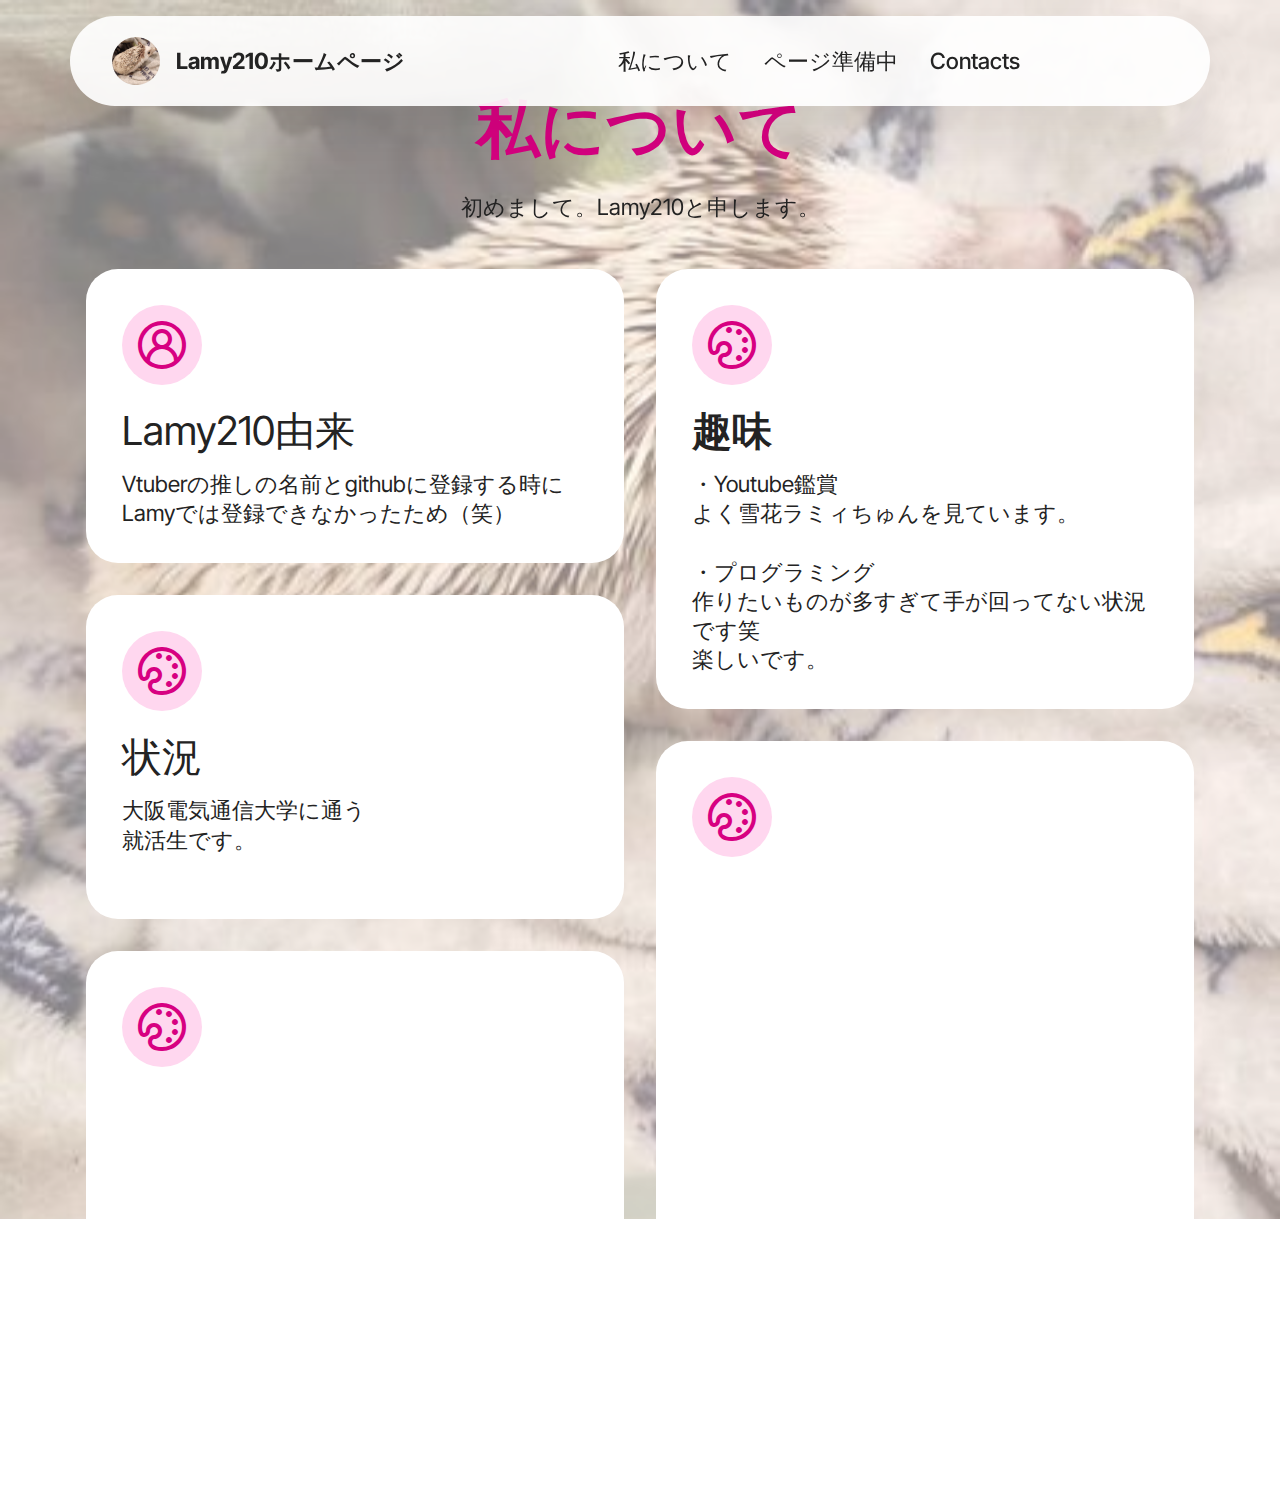
==== page1.html @ 6cc69b92 "Add files via upload" ====
<!DOCTYPE html>
<html  >
<head>
  <!-- Site made with Mobirise Website Builder v5.9.4, https://mobirise.com -->
  <meta charset="UTF-8">
  <meta http-equiv="X-UA-Compatible" content="IE=edge">
  <meta name="generator" content="Mobirise v5.9.4, mobirise.com">
  <meta name="viewport" content="width=device-width, initial-scale=1, minimum-scale=1">
  <link rel="shortcut icon" href="assets/images/y2nt74hi1iczqdb1692598487-1692598515-96x96.png" type="image/x-icon">
  <meta name="description" content="">
  
  
  <title>Home</title>
  <link rel="stylesheet" href="assets/web/assets/mobirise-icons2/mobirise2.css">
  <link rel="stylesheet" href="assets/bootstrap/css/bootstrap.min.css">
  <link rel="stylesheet" href="assets/bootstrap/css/bootstrap-grid.min.css">
  <link rel="stylesheet" href="assets/bootstrap/css/bootstrap-reboot.min.css">
  <link rel="stylesheet" href="assets/parallax/jarallax.css">
  <link rel="stylesheet" href="assets/animatecss/animate.css">
  <link rel="stylesheet" href="assets/dropdown/css/style.css">
  <link rel="stylesheet" href="assets/theme/css/style.css">
  <link rel="preload" href="https://fonts.googleapis.com/css?family=Inter+Tight:100,200,300,400,500,600,700,800,900,100i,200i,300i,400i,500i,600i,700i,800i,900i&display=swap" as="style" onload="this.onload=null;this.rel='stylesheet'">
  <noscript><link rel="stylesheet" href="https://fonts.googleapis.com/css?family=Inter+Tight:100,200,300,400,500,600,700,800,900,100i,200i,300i,400i,500i,600i,700i,800i,900i&display=swap"></noscript>
  <link rel="preload" as="style" href="assets/mobirise/css/mbr-additional.css"><link rel="stylesheet" href="assets/mobirise/css/mbr-additional.css" type="text/css">

  
  
  
</head>
<body>
  
  <section data-bs-version="5.1" class="menu menu2 cid-tNxU96wlX5" once="menu" id="menu02-1p">
	

	<nav class="navbar navbar-dropdown navbar-fixed-top navbar-expand-lg">
		<div class="container">
			<div class="navbar-brand">
				<span class="navbar-logo">
					<a href="https://mobirise.com">
						<img src="assets/images/y2nt74hi1iczqdb1692598487-1692598515-96x96.png" alt="Mobirise Website Builder" style="height: 3rem;">
					</a>
				</span>
				<span class="navbar-caption-wrap"><a class="navbar-caption text-black text-primary display-4" href="index.html#header05-1">Lamy210ホームページ</a></span>
			</div>
			<button class="navbar-toggler" type="button" data-toggle="collapse" data-bs-toggle="collapse" data-target="#navbarSupportedContent" data-bs-target="#navbarSupportedContent" aria-controls="navbarNavAltMarkup" aria-expanded="false" aria-label="Toggle navigation">
				<div class="hamburger">
					<span></span>
					<span></span>
					<span></span>
					<span></span>
				</div>
			</button>
			<div class="collapse navbar-collapse" id="navbarSupportedContent">
				<ul class="navbar-nav nav-dropdown nav-right" data-app-modern-menu="true"><li class="nav-item">
						<a class="nav-link link text-black text-primary display-4" href="index.html#header01-1r">私について</a>
					</li>
					<li class="nav-item">
						<a class="nav-link link text-black text-primary display-4" href="index.html#features04-w" aria-expanded="false">ページ準備中</a>
					</li>
					<li class="nav-item">
						<a class="nav-link link text-black text-primary display-4" href="page2.html#form02-1l">Contacts</a>
					</li></ul>
				
				
			</div>
		</div>
	</nav>
</section>

<section data-bs-version="5.1" class="features22 cid-tNxQovktrA mbr-parallax-background" id="features022-1n">
  

  
  <div class="mbr-overlay" style="opacity: 0.5; background-color: rgb(255, 255, 255);"></div>
  <div class="container">
    <div class="row mb-5 justify-content-center">
      <div class="col-12 content-head">
        <h3 class="mbr-section-title mbr-fonts-style align-center mb-0 display-2"><strong>私について</strong></h3>
        <h5 class="mbr-section-subtitle mbr-fonts-style align-center mb-0 mt-4 display-7">初めまして。Lamy210と申します。</h5>
      </div>
    </div>
    <div class="row mbr-masonry" data-masonry="{&quot;percentPosition&quot;: true }">
      <div class="item features-without-image col-12 col-md-6 col-lg-6 item-mb active">
        <div class="item-wrapper">
          <div class="card-box align-left">
            <div class="iconfont-wrapper">
              <span class="mbr-iconfont mobi-mbri-user-2 mobi-mbri"></span>
            </div>
            <h5 class="card-title mbr-fonts-style display-5">Lamy210由来</h5>
            <p class="card-text mbr-fonts-style display-7">Vtuberの推しの名前とgithubに登録する時にLamyでは登録できなかったため（笑）</p>

            
          </div>
        </div>
      </div>
      <div class="item features-without-image col-12 col-md-6 col-lg-6 item-mb">
        <div class="item-wrapper">
          <div class="card-box align-left">
            <div class="iconfont-wrapper">
              <span class="mbr-iconfont mobi-mbri-change-style mobi-mbri"></span>
            </div>
            <h5 class="card-title mbr-fonts-style display-5">
              <strong>趣味</strong></h5>
            <p class="card-text mbr-fonts-style display-7">・Youtube鑑賞<br>よく雪花ラミィちゅんを見ています。<br><br>・プログラミング<br>作りたいものが多すぎて手が回ってない状況です笑<br>楽しいです。<br></p>

            
          </div>
        </div>
      </div><div class="item features-without-image col-12 col-md-6 col-lg-6 item-mb">
        <div class="item-wrapper">
          <div class="card-box align-left">
            <div class="iconfont-wrapper">
              <span class="mbr-iconfont mobi-mbri-change-style mobi-mbri"></span>
            </div>
            <h5 class="card-title mbr-fonts-style display-5">状況</h5>
            <p class="card-text mbr-fonts-style display-7">大阪電気通信大学に通う<br>就活生です。<br><br></p>

            
          </div>
        </div>
      </div>
      
      <div class="item features-without-image col-12 col-md-6 col-lg-6 item-mb">
        <div class="item-wrapper">
          <div class="card-box align-left">
            <div class="iconfont-wrapper">
              <span class="mbr-iconfont mobi-mbri-change-style mobi-mbri"></span>
            </div>
            <h5 class="card-title mbr-fonts-style display-5"><strong>プログラミング</strong></h5>
            <p class="card-text mbr-fonts-style display-7">使用言語<br>C++<br>C#<br>Java<br>JavaScript<br>HTML<br>CSS<br>Python<br>SQlite<br>他にも使ったりしてるけどとりまこんな感じです。</p>

            
          </div>
        </div>
      </div>
      <div class="item features-without-image col-12 col-md-6 col-lg-6 item-mb">
        <div class="item-wrapper">
          <div class="card-box align-left">
            <div class="iconfont-wrapper">
              <span class="mbr-iconfont mobi-mbri-change-style mobi-mbri"></span>
            </div>
            <h5 class="card-title mbr-fonts-style display-5"><strong>出身地</strong></h5>
            <p class="card-text mbr-fonts-style display-7">兵庫県<br>JRが2両編成くらいで<br>実家は、田んぼに囲まれています。つまりのどかな所ですね</p>

            
          </div>
        </div>
      </div>
      
    </div>
  </div>
</section><section class="display-7" style="padding: 0;align-items: center;justify-content: center;flex-wrap: wrap;    align-content: center;display: flex;position: relative;height: 4rem;"><a href="https://mobiri.se/3069301" style="flex: 1 1;height: 4rem;position: absolute;width: 100%;z-index: 1;"><img alt="" style="height: 4rem;" src="[data-uri]"></a><p style="margin: 0;text-align: center;" class="display-7">&#8204;</p><a style="z-index:1" href="https://mobirise.com/builder/landing-page-software.html">Landing Page Software</a></section><script src="assets/bootstrap/js/bootstrap.bundle.min.js"></script>  <script src="assets/parallax/jarallax.js"></script>  <script src="assets/smoothscroll/smooth-scroll.js"></script>  <script src="assets/ytplayer/index.js"></script>  <script src="assets/masonry/masonry.pkgd.min.js"></script>  <script src="assets/imagesloaded/imagesloaded.pkgd.min.js"></script>  <script src="assets/dropdown/js/navbar-dropdown.js"></script>  <script src="assets/theme/js/script.js"></script>  
  
  
  <input name="animation" type="hidden">
  </body>
</html>
---- assets/web/assets/mobirise-icons2/mobirise2.css ----
@font-face {
  font-family: 'Moririse2';
  font-display: swap;
  src:  url('mobirise2.eot?f2bix4');
  src:  url('mobirise2.eot?f2bix4#iefix') format('embedded-opentype'),
    url('mobirise2.ttf?f2bix4') format('truetype'),
    url('mobirise2.woff?f2bix4') format('woff'),
    url('mobirise2.svg?f2bix4#mobirise2') format('svg');
  font-weight: normal;
  font-style: normal;
}

[class^="mobi-"], [class*=" mobi-"] {
  /* use !important to prevent issues with browser extensions that change fonts */
  font-family: 'Moririse2' !important;
  speak: none;
  font-style: normal;
  font-weight: normal;
  font-variant: normal;
  text-transform: none;
  line-height: 1;

  /* Better Font Rendering =========== */
  -webkit-font-smoothing: antialiased;
  -moz-osx-font-smoothing: grayscale;
}

.mobi-mbri-add-submenu:before {
  content: "\e900";
}
.mobi-mbri-alert:before {
  content: "\e901";
}
.mobi-mbri-align-center:before {
  content: "\e902";
}
.mobi-mbri-align-justify:before {
  content: "\e903";
}
.mobi-mbri-align-left:before {
  content: "\e904";
}
.mobi-mbri-align-right:before {
  content: "\e905";
}
.mobi-mbri-android:before {
  content: "\e906";
}
.mobi-mbri-apple:before {
  content: "\e907";
}
.mobi-mbri-arrow-down:before {
  content: "\e908";
}
.mobi-mbri-arrow-next:before {
  content: "\e909";
}
.mobi-mbri-arrow-prev:before {
  content: "\e90a";
}
.mobi-mbri-arrow-up:before {
  content: "\e90b";
}
.mobi-mbri-bold:before {
  content: "\e90c";
}
.mobi-mbri-bookmark:before {
  content: "\e90d";
}
.mobi-mbri-bootstrap:before {
  content: "\e90e";
}
.mobi-mbri-briefcase:before {
  content: "\e90f";
}
.mobi-mbri-browse:before {
  content: "\e910";
}
.mobi-mbri-bulleted-list:before {
  content: "\e911";
}
.mobi-mbri-calendar:before {
  content: "\e912";
}
.mobi-mbri-camera:before {
  content: "\e913";
}
.mobi-mbri-cart-add:before {
  content: "\e914";
}
.mobi-mbri-cart-full:before {
  content: "\e915";
}
.mobi-mbri-cash:before {
  content: "\e916";
}
.mobi-mbri-change-style:before {
  content: "\e917";
}
.mobi-mbri-chat:before {
  content: "\e918";
}
.mobi-mbri-clock:before {
  content: "\e919";
}
.mobi-mbri-close:before {
  content: "\e91a";
}
.mobi-mbri-cloud:before {
  content: "\e91b";
}
.mobi-mbri-code:before {
  content: "\e91c";
}
.mobi-mbri-contact-form:before {
  content: "\e91d";
}
.mobi-mbri-credit-card:before {
  content: "\e91e";
}
.mobi-mbri-cursor-click:before {
  content: "\e91f";
}
.mobi-mbri-cust-feedback:before {
  content: "\e920";
}
.mobi-mbri-database:before {
  content: "\e921";
}
.mobi-mbri-delivery:before {
  content: "\e922";
}
.mobi-mbri-desktop:before {
  content: "\e923";
}
.mobi-mbri-devices:before {
  content: "\e924";
}
.mobi-mbri-down:before {
  content: "\e925";
}
.mobi-mbri-download-2:before {
  content: "\e926";
}
.mobi-mbri-download:before {
  content: "\e927";
}
.mobi-mbri-drag-n-drop-2:before {
  content: "\e928";
}
.mobi-mbri-drag-n-drop:before {
  content: "\e929";
}
.mobi-mbri-edit-2:before {
  content: "\e92a";
}
.mobi-mbri-edit:before {
  content: "\e92b";
}
.mobi-mbri-error:before {
  content: "\e92c";
}
.mobi-mbri-extension:before {
  content: "\e92d";
}
.mobi-mbri-features:before {
  content: "\e92e";
}
.mobi-mbri-file:before {
  content: "\e92f";
}
.mobi-mbri-flag:before {
  content: "\e930";
}
.mobi-mbri-folder:before {
  content: "\e931";
}
.mobi-mbri-gift:before {
  content: "\e932";
}
.mobi-mbri-github:before {
  content: "\e933";
}
.mobi-mbri-globe-2:before {
  content: "\e934";
}
.mobi-mbri-globe:before {
  content: "\e935";
}
.mobi-mbri-growing-chart:before {
  content: "\e936";
}
.mobi-mbri-hearth:before {
  content: "\e937";
}
.mobi-mbri-help:before {
  content: "\e938";
}
.mobi-mbri-home:before {
  content: "\e939";
}
.mobi-mbri-hot-cup:before {
  content: "\e93a";
}
.mobi-mbri-idea:before {
  content: "\e93b";
}
.mobi-mbri-image-gallery:before {
  content: "\e93c";
}
.mobi-mbri-image-slider:before {
  content: "\e93d";
}
.mobi-mbri-info:before {
  content: "\e93e";
}
.mobi-mbri-italic:before {
  content: "\e93f";
}
.mobi-mbri-key:before {
  content: "\e940";
}
.mobi-mbri-laptop:before {
  content: "\e941";
}
.mobi-mbri-layers:before {
  content: "\e942";
}
.mobi-mbri-left-right:before {
  content: "\e943";
}
.mobi-mbri-left:before {
  content: "\e944";
}
.mobi-mbri-letter:before {
  content: "\e945";
}
.mobi-mbri-like:before {
  content: "\e946";
}
.mobi-mbri-link:before {
  content: "\e947";
}
.mobi-mbri-lock:before {
  content: "\e948";
}
.mobi-mbri-login:before {
  content: "\e949";
}
.mobi-mbri-logout:before {
  content: "\e94a";
}
.mobi-mbri-magic-stick:before {
  content: "\e94b";
}
.mobi-mbri-map-pin:before {
  content: "\e94c";
}
.mobi-mbri-menu:before {
  content: "\e94d";
}
.mobi-mbri-mobile-2:before {
  content: "\e94e";
}
.mobi-mbri-mobile-horizontal:before {
  content: "\e94f";
}
.mobi-mbri-mobile:before {
  content: "\e950";
}
.mobi-mbri-mobirise:before {
  content: "\e951";
}
.mobi-mbri-more-horizontal:before {
  content: "\e952";
}
.mobi-mbri-more-vertical:before {
  content: "\e953";
}
.mobi-mbri-music:before {
  content: "\e954";
}
.mobi-mbri-new-file:before {
  content: "\e955";
}
.mobi-mbri-numbered-list:before {
  content: "\e956";
}
.mobi-mbri-opened-folder:before {
  content: "\e957";
}
.mobi-mbri-pages:before {
  content: "\e958";
}
.mobi-mbri-paper-plane:before {
  content: "\e959";
}
.mobi-mbri-paperclip:before {
  content: "\e95a";
}
.mobi-mbri-phone:before {
  content: "\e95b";
}
.mobi-mbri-photo:before {
  content: "\e95c";
}
.mobi-mbri-photos:before {
  content: "\e95d";
}
.mobi-mbri-pin:before {
  content: "\e95e";
}
.mobi-mbri-play:before {
  content: "\e95f";
}
.mobi-mbri-plus:before {
  content: "\e960";
}
.mobi-mbri-preview:before {
  content: "\e961";
}
.mobi-mbri-print:before {
  content: "\e962";
}
.mobi-mbri-protect:before {
  content: "\e963";
}
.mobi-mbri-question:before {
  content: "\e964";
}
.mobi-mbri-quote-left:before {
  content: "\e965";
}
.mobi-mbri-quote-right:before {
  content: "\e966";
}
.mobi-mbri-redo:before {
  content: "\e967";
}
.mobi-mbri-refresh:before {
  content: "\e968";
}
.mobi-mbri-responsive-2:before {
  content: "\e969";
}
.mobi-mbri-responsive:before {
  content: "\e96a";
}
.mobi-mbri-right:before {
  content: "\e96b";
}
.mobi-mbri-rocket:before {
  content: "\e96c";
}
.mobi-mbri-sad-face:before {
  content: "\e96d";
}
.mobi-mbri-sale:before {
  content: "\e96e";
}
.mobi-mbri-save:before {
  content: "\e96f";
}
.mobi-mbri-search:before {
  content: "\e970";
}
.mobi-mbri-setting-2:before {
  content: "\e971";
}
.mobi-mbri-setting-3:before {
  content: "\e972";
}
.mobi-mbri-setting:before {
  content: "\e973";
}
.mobi-mbri-share:before {
  content: "\e974";
}
.mobi-mbri-shopping-bag:before {
  content: "\e975";
}
.mobi-mbri-shopping-basket:before {
  content: "\e976";
}
.mobi-mbri-shopping-cart:before {
  content: "\e977";
}
.mobi-mbri-sites:before {
  content: "\e978";
}
.mobi-mbri-smile-face:before {
  content: "\e979";
}
.mobi-mbri-speed:before {
  content: "\e97a";
}
.mobi-mbri-star:before {
  content: "\e97b";
}
.mobi-mbri-success:before {
  content: "\e97c";
}
.mobi-mbri-sun:before {
  content: "\e97d";
}
.mobi-mbri-sun2:before {
  content: "\e97e";
}
.mobi-mbri-tablet-vertical:before {
  content: "\e97f";
}
.mobi-mbri-tablet:before {
  content: "\e980";
}
.mobi-mbri-target:before {
  content: "\e981";
}
.mobi-mbri-timer:before {
  content: "\e982";
}
.mobi-mbri-to-ftp:before {
  content: "\e983";
}
.mobi-mbri-to-local-drive:before {
  content: "\e984";
}
.mobi-mbri-touch-swipe:before {
  content: "\e985";
}
.mobi-mbri-touch:before {
  content: "\e986";
}
.mobi-mbri-trash:before {
  content: "\e987";
}
.mobi-mbri-underline:before {
  content: "\e988";
}
.mobi-mbri-undo:before {
  content: "\e989";
}
.mobi-mbri-unlink:before {
  content: "\e98a";
}
.mobi-mbri-unlock:before {
  content: "\e98b";
}
.mobi-mbri-up-down:before {
  content: "\e98c";
}
.mobi-mbri-up:before {
  content: "\e98d";
}
.mobi-mbri-update:before {
  content: "\e98e";
}
.mobi-mbri-upload-2:before {
  content: "\e98f";
}
.mobi-mbri-upload:before {
  content: "\e990";
}
.mobi-mbri-user-2:before {
  content: "\e991";
}
.mobi-mbri-user:before {
  content: "\e992";
}
.mobi-mbri-users:before {
  content: "\e993";
}
.mobi-mbri-video-play:before {
  content: "\e994";
}
.mobi-mbri-video:before {
  content: "\e995";
}
.mobi-mbri-watch:before {
  content: "\e996";
}
.mobi-mbri-website-theme-2:before {
  content: "\e997";
}
.mobi-mbri-website-theme:before {
  content: "\e998";
}
.mobi-mbri-wifi:before {
  content: "\e999";
}
.mobi-mbri-windows:before {
  content: "\e99a";
}
.mobi-mbri-zoom-in:before {
  content: "\e99b";
}
.mobi-mbri-zoom-out:before {
  content: "\e99c";
}
---- assets/parallax/jarallax.css ----
.jarallax {
    position: relative;
    z-index: 0;
}
.jarallax > .jarallax-img {
    position: absolute;
    object-fit: cover;
    /* support for plugin https://github.com/bfred-it/object-fit-images */
    font-family: 'object-fit: cover;';
    top: 0;
    left: 0;
    width: 100%;
    height: 100%;
    z-index: -1;
}
---- assets/dropdown/css/style.css ----
.navbar-dropdown {
  left: 0;
  padding: 0;
  position: absolute;
  right: 0;
  top: 0;
  transition: all 0.45s ease;
  z-index: 1030;
  background: #282828; }
  .navbar-dropdown .navbar-logo {
    margin-right: 0.8rem;
    transition: margin 0.3s ease-in-out;
    vertical-align: middle; }
    .navbar-dropdown .navbar-logo img {
      height: 3.125rem;
      transition: all 0.3s ease-in-out; }
    .navbar-dropdown .navbar-logo.mbr-iconfont {
      font-size: 3.125rem;
      line-height: 3.125rem; }
  .navbar-dropdown .navbar-caption {
    font-weight: 700;
    white-space: normal;
    vertical-align: -4px;
    line-height: 3.125rem !important; }
    .navbar-dropdown .navbar-caption, .navbar-dropdown .navbar-caption:hover {
      color: inherit;
      text-decoration: none; }
  .navbar-dropdown .mbr-iconfont + .navbar-caption {
    vertical-align: -1px; }
  .navbar-dropdown.navbar-fixed-top {
    position: fixed; }
  .navbar-dropdown .navbar-brand span {
    vertical-align: -4px; }
  .navbar-dropdown.bg-color.transparent {
    background: none; }
  .navbar-dropdown.navbar-short .navbar-brand {
    padding: 0.625rem 0; }
    .navbar-dropdown.navbar-short .navbar-brand span {
      vertical-align: -1px; }
  .navbar-dropdown.navbar-short .navbar-caption {
    line-height: 2.375rem !important;
    vertical-align: -2px; }
  .navbar-dropdown.navbar-short .navbar-logo {
    margin-right: 0.5rem; }
    .navbar-dropdown.navbar-short .navbar-logo img {
      height: 2.375rem; }
    .navbar-dropdown.navbar-short .navbar-logo.mbr-iconfont {
      font-size: 2.375rem;
      line-height: 2.375rem; }
  .navbar-dropdown.navbar-short .mbr-table-cell {
    height: 3.625rem; }
  .navbar-dropdown .navbar-close {
    left: 0.6875rem;
    position: fixed;
    top: 0.75rem;
    z-index: 1000; }
  .navbar-dropdown .hamburger-icon {
    content: "";
    display: inline-block;
    vertical-align: middle;
    width: 16px;
    -webkit-box-shadow: 0 -6px 0 1px #282828,0 0 0 1px #282828,0 6px 0 1px #282828;
    -moz-box-shadow: 0 -6px 0 1px #282828,0 0 0 1px #282828,0 6px 0 1px #282828;
    box-shadow: 0 -6px 0 1px #282828,0 0 0 1px #282828,0 6px 0 1px #282828; }

.dropdown-menu .dropdown-toggle[data-toggle="dropdown-submenu"]::after {
  border-bottom: 0.35em solid transparent;
  border-left: 0.35em solid;
  border-right: 0;
  border-top: 0.35em solid transparent;
  margin-left: 0.3rem; }

.dropdown-menu .dropdown-item:focus {
  outline: 0; }

.nav-dropdown {
  font-size: 0.75rem;
  font-weight: 500;
  height: auto !important; }
  .nav-dropdown .nav-btn {
    padding-left: 1rem; }
  .nav-dropdown .link {
    margin: .667em 1.667em;
    font-weight: 500;
    padding: 0;
    transition: color .2s ease-in-out; }
    .nav-dropdown .link.dropdown-toggle {
      margin-right: 2.583em; }
      .nav-dropdown .link.dropdown-toggle::after {
        margin-left: .25rem;
        border-top: 0.35em solid;
        border-right: 0.35em solid transparent;
        border-left: 0.35em solid transparent;
        border-bottom: 0; }
      .nav-dropdown .link.dropdown-toggle[aria-expanded="true"] {
        margin: 0;
        padding: 0.667em 3.263em  0.667em 1.667em; }
  .nav-dropdown .link::after,
  .nav-dropdown .dropdown-item::after {
    color: inherit; }
  .nav-dropdown .btn {
    font-size: 0.75rem;
    font-weight: 700;
    letter-spacing: 0;
    margin-bottom: 0;
    padding-left: 1.25rem;
    padding-right: 1.25rem; }
  .nav-dropdown .dropdown-menu {
    border-radius: 0;
    border: 0;
    left: 0;
    margin: 0;
    padding-bottom: 1.25rem;
    padding-top: 1.25rem;
    position: relative; }
  .nav-dropdown .dropdown-submenu {
    margin-left: 0.125rem;
    top: 0; }
  .nav-dropdown .dropdown-item {
    font-weight: 500;
    line-height: 2;
    padding: 0.3846em 4.615em 0.3846em 1.5385em;
    position: relative;
    transition: color .2s ease-in-out, background-color .2s ease-in-out; }
    .nav-dropdown .dropdown-item::after {
      margin-top: -0.3077em;
      position: absolute;
      right: 1.1538em;
      top: 50%; }
    .nav-dropdown .dropdown-item:focus, .nav-dropdown .dropdown-item:hover {
      background: none; }

@media (max-width: 767px) {
  .nav-dropdown.navbar-toggleable-sm {
    bottom: 0;
    display: none;
    left: 0;
    overflow-x: hidden;
    position: fixed;
    top: 0;
    transform: translateX(-100%);
    -ms-transform: translateX(-100%);
    -webkit-transform: translateX(-100%);
    width: 18.75rem;
    z-index: 999; } }
.nav-dropdown.navbar-toggleable-xl {
  bottom: 0;
  display: none;
  left: 0;
  overflow-x: hidden;
  position: fixed;
  top: 0;
  transform: translateX(-100%);
  -ms-transform: translateX(-100%);
  -webkit-transform: translateX(-100%);
  width: 18.75rem;
  z-index: 999; }

.nav-dropdown-sm {
  display: block !important;
  overflow-x: hidden;
  overflow: auto;
  padding-top: 3.875rem; }
  .nav-dropdown-sm::after {
    content: "";
    display: block;
    height: 3rem;
    width: 100%; }
  .nav-dropdown-sm.collapse.in ~ .navbar-close {
    display: block !important; }
  .nav-dropdown-sm.collapsing, .nav-dropdown-sm.collapse.in {
    transform: translateX(0);
    -ms-transform: translateX(0);
    -webkit-transform: translateX(0);
    transition: all 0.25s ease-out;
    -webkit-transition: all 0.25s ease-out;
    background: #282828; }
  .nav-dropdown-sm.collapsing[aria-expanded="false"] {
    transform: translateX(-100%);
    -ms-transform: translateX(-100%);
    -webkit-transform: translateX(-100%); }
  .nav-dropdown-sm .nav-item {
    display: block;
    margin-left: 0 !important;
    padding-left: 0; }
  .nav-dropdown-sm .link,
  .nav-dropdown-sm .dropdown-item {
    border-top: 1px dotted rgba(255, 255, 255, 0.1);
    font-size: 0.8125rem;
    line-height: 1.6;
    margin: 0 !important;
    padding: 0.875rem 2.4rem 0.875rem 1.5625rem !important;
    position: relative;
    white-space: normal; }
    .nav-dropdown-sm .link:focus, .nav-dropdown-sm .link:hover,
    .nav-dropdown-sm .dropdown-item:focus,
    .nav-dropdown-sm .dropdown-item:hover {
      background: rgba(0, 0, 0, 0.2) !important;
      color: #c0a375; }
  .nav-dropdown-sm .nav-btn {
    position: relative;
    padding: 1.5625rem 1.5625rem 0 1.5625rem; }
    .nav-dropdown-sm .nav-btn::before {
      border-top: 1px dotted rgba(255, 255, 255, 0.1);
      content: "";
      left: 0;
      position: absolute;
      top: 0;
      width: 100%; }
    .nav-dropdown-sm .nav-btn + .nav-btn {
      padding-top: 0.625rem; }
      .nav-dropdown-sm .nav-btn + .nav-btn::before {
        display: none; }
  .nav-dropdown-sm .btn {
    padding: 0.625rem 0; }
  .nav-dropdown-sm .dropdown-toggle[data-toggle="dropdown-submenu"]::after {
    margin-left: .25rem;
    border-top: 0.35em solid;
    border-right: 0.35em solid transparent;
    border-left: 0.35em solid transparent;
    border-bottom: 0; }
  .nav-dropdown-sm .dropdown-toggle[data-toggle="dropdown-submenu"][aria-expanded="true"]::after {
    border-top: 0;
    border-right: 0.35em solid transparent;
    border-left: 0.35em solid transparent;
    border-bottom: 0.35em solid; }
  .nav-dropdown-sm .dropdown-menu {
    margin: 0;
    padding: 0;
    position: relative;
    top: 0;
    left: 0;
    width: 100%;
    border: 0;
    float: none;
    border-radius: 0;
    background: none; }
  .nav-dropdown-sm .dropdown-submenu {
    left: 100%;
    margin-left: 0.125rem;
    margin-top: -1.25rem;
    top: 0; }

.navbar-toggleable-sm .nav-dropdown .dropdown-menu {
  position: absolute; }

.navbar-toggleable-sm .nav-dropdown .dropdown-submenu {
  left: 100%;
  margin-left: 0.125rem;
  margin-top: -1.25rem;
  top: 0; }

.navbar-toggleable-sm.opened .nav-dropdown .dropdown-menu {
  position: relative; }

.navbar-toggleable-sm.opened .nav-dropdown .dropdown-submenu {
  left: 0;
  margin-left: 00rem;
  margin-top: 0rem;
  top: 0; }

.is-builder .nav-dropdown.collapsing {
  transition: none !important; }
---- assets/theme/css/style.css ----
@charset "UTF-8";
section {
  background-color: #ffffff;
}

body {
  font-style: normal;
  line-height: 1.5;
  font-weight: 400;
  color: #232323;
  position: relative;
}

button {
  background-color: transparent;
  border-color: transparent;
}

.embla__button,
.carousel-control {
  background-color: #edefea !important;
  opacity: 0.8 !important;
  color: #464845 !important;
  border-color: #edefea !important;
}

.carousel .close,
.modalWindow .close {
  background-color: #edefea !important;
  color: #464845 !important;
  border-color: #edefea !important;
  opacity: 0.8 !important;
}

.carousel .close:hover,
.modalWindow .close:hover {
  opacity: 1 !important;
}

.carousel-indicators li {
  background-color: #edefea !important;
  border: 2px solid #464845 !important;
}

.carousel-indicators li:hover,
.carousel-indicators li:active {
  opacity: 0.8 !important;
}

.embla__button:hover,
.carousel-control:hover {
  background-color: #edefea !important;
  opacity: 1 !important;
}

.modalWindow-video-container {
  height: 80%;
}

section,
.container,
.container-fluid {
  position: relative;
  word-wrap: break-word;
}

a.mbr-iconfont:hover {
  text-decoration: none;
}

.article .lead p,
.article .lead ul,
.article .lead ol,
.article .lead pre,
.article .lead blockquote {
  margin-bottom: 0;
}

a {
  font-style: normal;
  font-weight: 400;
  cursor: pointer;
}
a, a:hover {
  text-decoration: none;
}

.mbr-section-title {
  font-style: normal;
  line-height: 1.3;
}

.mbr-section-subtitle {
  line-height: 1.3;
}

.mbr-text {
  font-style: normal;
  line-height: 1.7;
}

h1,
h2,
h3,
h4,
h5,
h6,
.display-1,
.display-2,
.display-4,
.display-5,
.display-7,
span,
p,
a {
  line-height: 1;
  word-break: break-word;
  word-wrap: break-word;
  font-weight: 400;
}

b,
strong {
  font-weight: bold;
}

input:-webkit-autofill, input:-webkit-autofill:hover, input:-webkit-autofill:focus, input:-webkit-autofill:active {
  transition-delay: 9999s;
  -webkit-transition-property: background-color, color;
  transition-property: background-color, color;
}

textarea[type=hidden] {
  display: none;
}

section {
  background-position: 50% 50%;
  background-repeat: no-repeat;
  background-size: cover;
}
section .mbr-background-video,
section .mbr-background-video-preview {
  position: absolute;
  bottom: 0;
  left: 0;
  right: 0;
  top: 0;
}

.hidden {
  visibility: hidden;
}

.mbr-z-index20 {
  z-index: 20;
}

/*! Base colors */
.mbr-white {
  color: #ffffff;
}

.mbr-black {
  color: #111111;
}

.mbr-bg-white {
  background-color: #ffffff;
}

.mbr-bg-black {
  background-color: #000000;
}

/*! Text-aligns */
.align-left {
  text-align: left;
}

.align-center {
  text-align: center;
}

.align-right {
  text-align: right;
}

/*! Font-weight  */
.mbr-light {
  font-weight: 300;
}

.mbr-regular {
  font-weight: 400;
}

.mbr-semibold {
  font-weight: 500;
}

.mbr-bold {
  font-weight: 700;
}

/*! Media  */
.media-content {
  flex-basis: 100%;
}

.media-container-row {
  display: flex;
  flex-direction: row;
  flex-wrap: wrap;
  justify-content: center;
  align-content: center;
  align-items: start;
}
.media-container-row .media-size-item {
  width: 400px;
}

.media-container-column {
  display: flex;
  flex-direction: column;
  flex-wrap: wrap;
  justify-content: center;
  align-content: center;
  align-items: stretch;
}
.media-container-column > * {
  width: 100%;
}

@media (min-width: 992px) {
  .media-container-row {
    flex-wrap: nowrap;
  }
}
figure {
  margin-bottom: 0;
  overflow: hidden;
}

figure[mbr-media-size] {
  transition: width 0.1s;
}

img,
iframe {
  display: block;
  width: 100%;
}

.card {
  background-color: transparent;
  border: none;
}

.card-box {
  width: 100%;
}

.card-img {
  text-align: center;
  flex-shrink: 0;
  -webkit-flex-shrink: 0;
}

.media {
  max-width: 100%;
  margin: 0 auto;
}

.mbr-figure {
  align-self: center;
}

.media-container > div {
  max-width: 100%;
}

.mbr-figure img,
.card-img img {
  width: 100%;
}

@media (max-width: 991px) {
  .media-size-item {
    width: auto !important;
  }
  .media {
    width: auto;
  }
  .mbr-figure {
    width: 100% !important;
  }
}
/*! Buttons */
.mbr-section-btn {
  margin-left: -0.6rem;
  margin-right: -0.6rem;
  font-size: 0;
}

.btn {
  font-weight: 600;
  border-width: 1px;
  font-style: normal;
  margin: 0.6rem 0.6rem;
  white-space: normal;
  transition: all 0.2s ease-in-out;
  display: inline-flex;
  align-items: center;
  justify-content: center;
  word-break: break-word;
}

.btn-sm {
  font-weight: 600;
  letter-spacing: 0px;
  transition: all 0.3s ease-in-out;
}

.btn-md {
  font-weight: 600;
  letter-spacing: 0px;
  transition: all 0.3s ease-in-out;
}

.btn-lg {
  font-weight: 600;
  letter-spacing: 0px;
  transition: all 0.3s ease-in-out;
}

.btn-form {
  margin: 0;
}
.btn-form:hover {
  cursor: pointer;
}

nav .mbr-section-btn {
  margin-left: 0rem;
  margin-right: 0rem;
}

/*! Btn icon margin */
.btn .mbr-iconfont,
.btn.btn-sm .mbr-iconfont {
  order: 1;
  cursor: pointer;
  margin-left: 0.5rem;
  vertical-align: sub;
}

.btn.btn-md .mbr-iconfont,
.btn.btn-md .mbr-iconfont {
  margin-left: 0.8rem;
}

.mbr-regular {
  font-weight: 400;
}

.mbr-semibold {
  font-weight: 500;
}

.mbr-bold {
  font-weight: 700;
}

[type=submit] {
  -webkit-appearance: none;
}

/*! Full-screen */
.mbr-fullscreen .mbr-overlay {
  min-height: 100vh;
}

.mbr-fullscreen {
  display: flex;
  display: -moz-flex;
  display: -ms-flex;
  display: -o-flex;
  align-items: center;
  min-height: 100vh;
  padding-top: 3rem;
  padding-bottom: 3rem;
}

/*! Map */
.map {
  height: 25rem;
  position: relative;
}
.map iframe {
  width: 100%;
  height: 100%;
}

/*! Scroll to top arrow */
.mbr-arrow-up {
  bottom: 25px;
  right: 90px;
  position: fixed;
  text-align: right;
  z-index: 5000;
  color: #ffffff;
  font-size: 22px;
}

.mbr-arrow-up a {
  background: rgba(0, 0, 0, 0.2);
  border-radius: 50%;
  color: #fff;
  display: inline-block;
  height: 60px;
  width: 60px;
  border: 2px solid #fff;
  outline-style: none !important;
  position: relative;
  text-decoration: none;
  transition: all 0.3s ease-in-out;
  cursor: pointer;
  text-align: center;
}
.mbr-arrow-up a:hover {
  background-color: rgba(0, 0, 0, 0.4);
}
.mbr-arrow-up a i {
  line-height: 60px;
}

.mbr-arrow-up-icon {
  display: block;
  color: #fff;
}

.mbr-arrow-up-icon::before {
  content: "›";
  display: inline-block;
  font-family: serif;
  font-size: 22px;
  line-height: 1;
  font-style: normal;
  position: relative;
  top: 6px;
  left: -4px;
  transform: rotate(-90deg);
}

/*! Arrow Down */
.mbr-arrow {
  position: absolute;
  bottom: 45px;
  left: 50%;
  width: 60px;
  height: 60px;
  cursor: pointer;
  background-color: rgba(80, 80, 80, 0.5);
  border-radius: 50%;
  transform: translateX(-50%);
}
@media (max-width: 767px) {
  .mbr-arrow {
    display: none;
  }
}
.mbr-arrow > a {
  display: inline-block;
  text-decoration: none;
  outline-style: none;
  animation: arrowdown 1.7s ease-in-out infinite;
  color: #ffffff;
}
.mbr-arrow > a > i {
  position: absolute;
  top: -2px;
  left: 15px;
  font-size: 2rem;
}

#scrollToTop a i::before {
  content: "";
  position: absolute;
  display: block;
  border-bottom: 2.5px solid #fff;
  border-left: 2.5px solid #fff;
  width: 27.8%;
  height: 27.8%;
  left: 50%;
  top: 51%;
  transform: translateY(-30%) translateX(-50%) rotate(135deg);
}

@keyframes arrowdown {
  0% {
    transform: translateY(0px);
  }
  50% {
    transform: translateY(-5px);
  }
  100% {
    transform: translateY(0px);
  }
}
@media (max-width: 500px) {
  .mbr-arrow-up {
    left: 0;
    right: 0;
    text-align: center;
  }
}
/*Gradients animation*/
@keyframes gradient-animation {
  from {
    background-position: 0% 100%;
    animation-timing-function: ease-in-out;
  }
  to {
    background-position: 100% 0%;
    animation-timing-function: ease-in-out;
  }
}
.bg-gradient {
  background-size: 200% 200%;
  animation: gradient-animation 5s infinite alternate;
  -webkit-animation: gradient-animation 5s infinite alternate;
}

.menu .navbar-brand {
  display: -webkit-flex;
}
.menu .navbar-brand span {
  display: flex;
  display: -webkit-flex;
}
.menu .navbar-brand .navbar-caption-wrap {
  display: -webkit-flex;
}
.menu .navbar-brand .navbar-logo img {
  display: -webkit-flex;
  width: auto;
}
@media (min-width: 768px) and (max-width: 991px) {
  .menu .navbar-toggleable-sm .navbar-nav {
    display: -ms-flexbox;
  }
}
@media (max-width: 991px) {
  .menu .navbar-collapse {
    max-height: 93.5vh;
  }
  .menu .navbar-collapse.show {
    overflow: auto;
  }
}
@media (min-width: 992px) {
  .menu .navbar-nav.nav-dropdown {
    display: -webkit-flex;
  }
  .menu .navbar-toggleable-sm .navbar-collapse {
    display: -webkit-flex !important;
  }
  .menu .collapsed .navbar-collapse {
    max-height: 93.5vh;
  }
  .menu .collapsed .navbar-collapse.show {
    overflow: auto;
  }
}
@media (max-width: 767px) {
  .menu .navbar-collapse {
    max-height: 80vh;
  }
}

.nav-link .mbr-iconfont {
  margin-right: 0.5rem;
}

.navbar {
  display: -webkit-flex;
  -webkit-flex-wrap: wrap;
  -webkit-align-items: center;
  -webkit-justify-content: space-between;
}

.navbar-collapse {
  -webkit-flex-basis: 100%;
  -webkit-flex-grow: 1;
  -webkit-align-items: center;
}

.nav-dropdown .link {
  padding: 0.667em 1.667em !important;
  margin: 0 !important;
}

.nav {
  display: -webkit-flex;
  -webkit-flex-wrap: wrap;
}

.row {
  display: -webkit-flex;
  -webkit-flex-wrap: wrap;
}

.justify-content-center {
  -webkit-justify-content: center;
}

.form-inline {
  display: -webkit-flex;
}

.card-wrapper {
  -webkit-flex: 1;
}

.carousel-control {
  z-index: 10;
  display: -webkit-flex;
}

.carousel-controls {
  display: -webkit-flex;
}

.media {
  display: -webkit-flex;
}

.form-group:focus {
  outline: none;
}

.jq-selectbox__select {
  padding: 7px 0;
  position: relative;
}

.jq-selectbox__dropdown {
  overflow: hidden;
  border-radius: 10px;
  position: absolute;
  top: 100%;
  left: 0 !important;
  width: 100% !important;
}

.jq-selectbox__trigger-arrow {
  right: 0;
  transform: translateY(-50%);
}

.jq-selectbox li {
  padding: 1.07em 0.5em;
}

input[type=range] {
  padding-left: 0 !important;
  padding-right: 0 !important;
}

.modal-dialog,
.modal-content {
  height: 100%;
}

.modal-dialog .carousel-inner {
  height: calc(100vh - 1.75rem);
}
@media (max-width: 575px) {
  .modal-dialog .carousel-inner {
    height: calc(100vh - 1rem);
  }
}

.carousel-item {
  text-align: center;
}

.carousel-item img {
  margin: auto;
}

.navbar-toggler {
  align-self: flex-start;
  padding: 0.25rem 0.75rem;
  font-size: 1.25rem;
  line-height: 1;
  background: transparent;
  border: 1px solid transparent;
  border-radius: 0.25rem;
}

.navbar-toggler:focus,
.navbar-toggler:hover {
  text-decoration: none;
  box-shadow: none;
}

.navbar-toggler-icon {
  display: inline-block;
  width: 1.5em;
  height: 1.5em;
  vertical-align: middle;
  content: "";
  background: no-repeat center center;
  background-size: 100% 100%;
}

.navbar-toggler-left {
  position: absolute;
  left: 1rem;
}

.navbar-toggler-right {
  position: absolute;
  right: 1rem;
}

.card-img {
  width: auto;
}

.menu .navbar.collapsed:not(.beta-menu) {
  flex-direction: column;
}

.carousel-item.active,
.carousel-item-next,
.carousel-item-prev {
  display: flex;
}

.note-air-layout .dropup .dropdown-menu,
.note-air-layout .navbar-fixed-bottom .dropdown .dropdown-menu {
  bottom: initial !important;
}

html,
body {
  height: auto;
  min-height: 100vh;
}

.dropup .dropdown-toggle::after {
  display: none;
}

.form-asterisk {
  font-family: initial;
  position: absolute;
  top: -2px;
  font-weight: normal;
}

.form-control-label {
  position: relative;
  cursor: pointer;
  margin-bottom: 0.357em;
  padding: 0;
}

.alert {
  color: #ffffff;
  border-radius: 0;
  border: 0;
  font-size: 1.1rem;
  line-height: 1.5;
  margin-bottom: 1.875rem;
  padding: 1.25rem;
  position: relative;
  text-align: center;
}
.alert.alert-form::after {
  background-color: inherit;
  bottom: -7px;
  content: "";
  display: block;
  height: 14px;
  left: 50%;
  margin-left: -7px;
  position: absolute;
  transform: rotate(45deg);
  width: 14px;
}

.form-control {
  background-color: #ffffff;
  background-clip: border-box;
  color: #232323;
  line-height: 1rem !important;
  height: auto;
  padding: 1.2rem 2rem;
  transition: border-color 0.25s ease 0s;
  border: 1px solid transparent !important;
  border-radius: 4px;
  box-shadow: rgba(0, 0, 0, 0.07) 0px 1px 1px 0px, rgba(0, 0, 0, 0.07) 0px 1px 3px 0px, rgba(0, 0, 0, 0.03) 0px 0px 0px 1px;
}
.form-active .form-control:invalid {
  border-color: red;
}

.row > * {
  padding-right: 1rem;
  padding-left: 1rem;
}

form .row {
  margin-left: -0.6rem;
  margin-right: -0.6rem;
}
form .row [class*=col] {
  padding-left: 0.6rem;
  padding-right: 0.6rem;
}

form .mbr-section-btn {
  padding-left: 0.6rem;
  padding-right: 0.6rem;
}

form .form-check-input {
  margin-top: 0.5;
}

textarea.form-control {
  line-height: 1.5rem !important;
}

.form-group {
  margin-bottom: 1.2rem;
}

.form-control,
form .btn {
  min-height: 48px;
}

.gdpr-block label span.textGDPR input[name=gdpr] {
  top: 7px;
}

.form-control:focus {
  box-shadow: none;
}

:focus {
  outline: none;
}

.mbr-overlay {
  background-color: #000;
  bottom: 0;
  left: 0;
  opacity: 0.5;
  position: absolute;
  right: 0;
  top: 0;
  z-index: 0;
  pointer-events: none;
}

blockquote {
  font-style: italic;
  padding: 3rem;
  font-size: 1.09rem;
  position: relative;
  border-left: 3px solid;
}

ul,
ol,
pre,
blockquote {
  margin-bottom: 2.3125rem;
}

.mt-4 {
  margin-top: 2rem !important;
}

.mb-4 {
  margin-bottom: 2rem !important;
}

.container,
.container-fluid {
  padding-left: 16px;
  padding-right: 16px;
}

.row {
  margin-left: -16px;
  margin-right: -16px;
}
.row > [class*=col] {
  padding-left: 16px;
  padding-right: 16px;
}

@media (min-width: 992px) {
  .container-fluid {
    padding-left: 32px;
    padding-right: 32px;
  }
}
@media (max-width: 991px) {
  .mbr-container {
    padding-left: 16px;
    padding-right: 16px;
  }
}
.app-video-wrapper > img {
  opacity: 1;
}

.app-video-wrapper {
  background: transparent;
}

.item {
  position: relative;
}

.dropdown-menu .dropdown-menu {
  left: 100%;
}

.dropdown-item + .dropdown-menu {
  display: none;
}

.dropdown-item:hover + .dropdown-menu,
.dropdown-menu:hover {
  display: block;
}

@media (min-aspect-ratio: 16/9) {
  .mbr-video-foreground {
    height: 300% !important;
    top: -100% !important;
  }
}
@media (max-aspect-ratio: 16/9) {
  .mbr-video-foreground {
    width: 300% !important;
    left: -100% !important;
  }
}.engine {
	position: absolute;
	text-indent: -2400px;
	text-align: center;
	padding: 0;
	top: 0;
	left: -2400px;
}
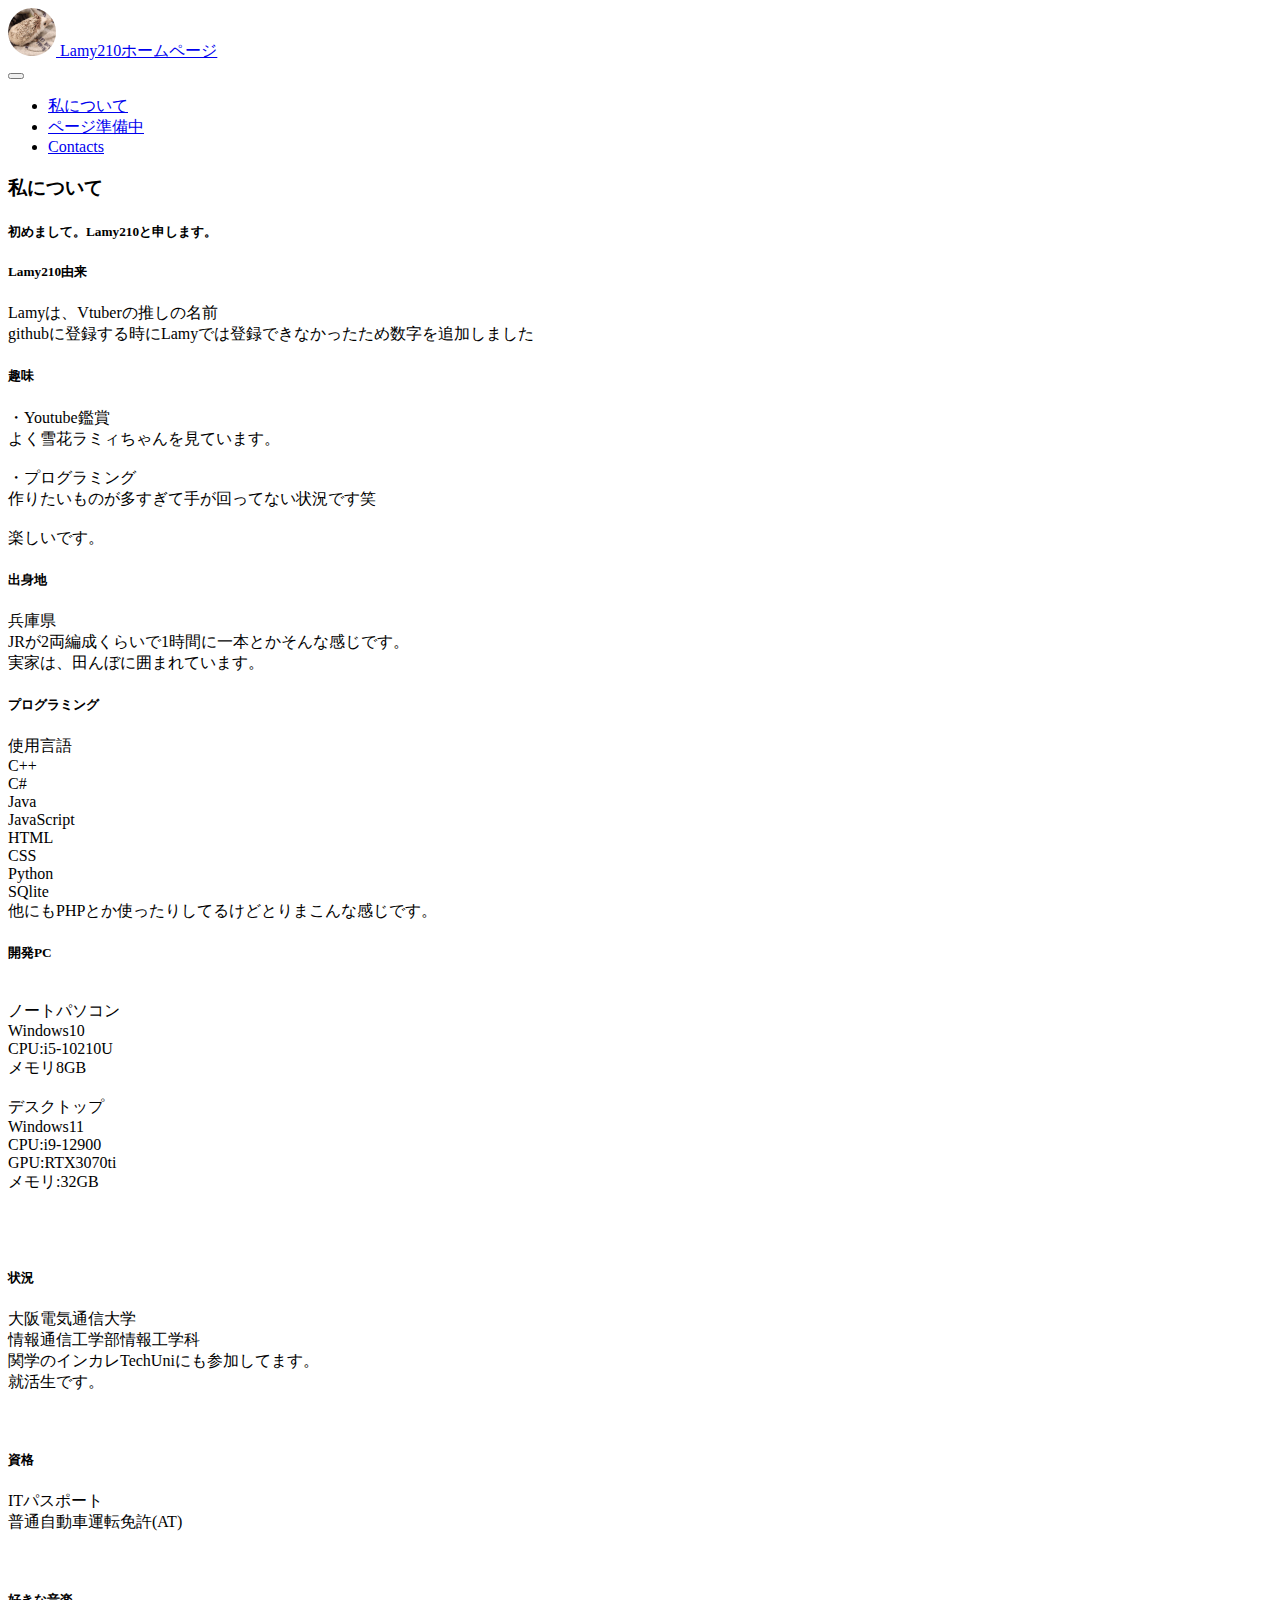
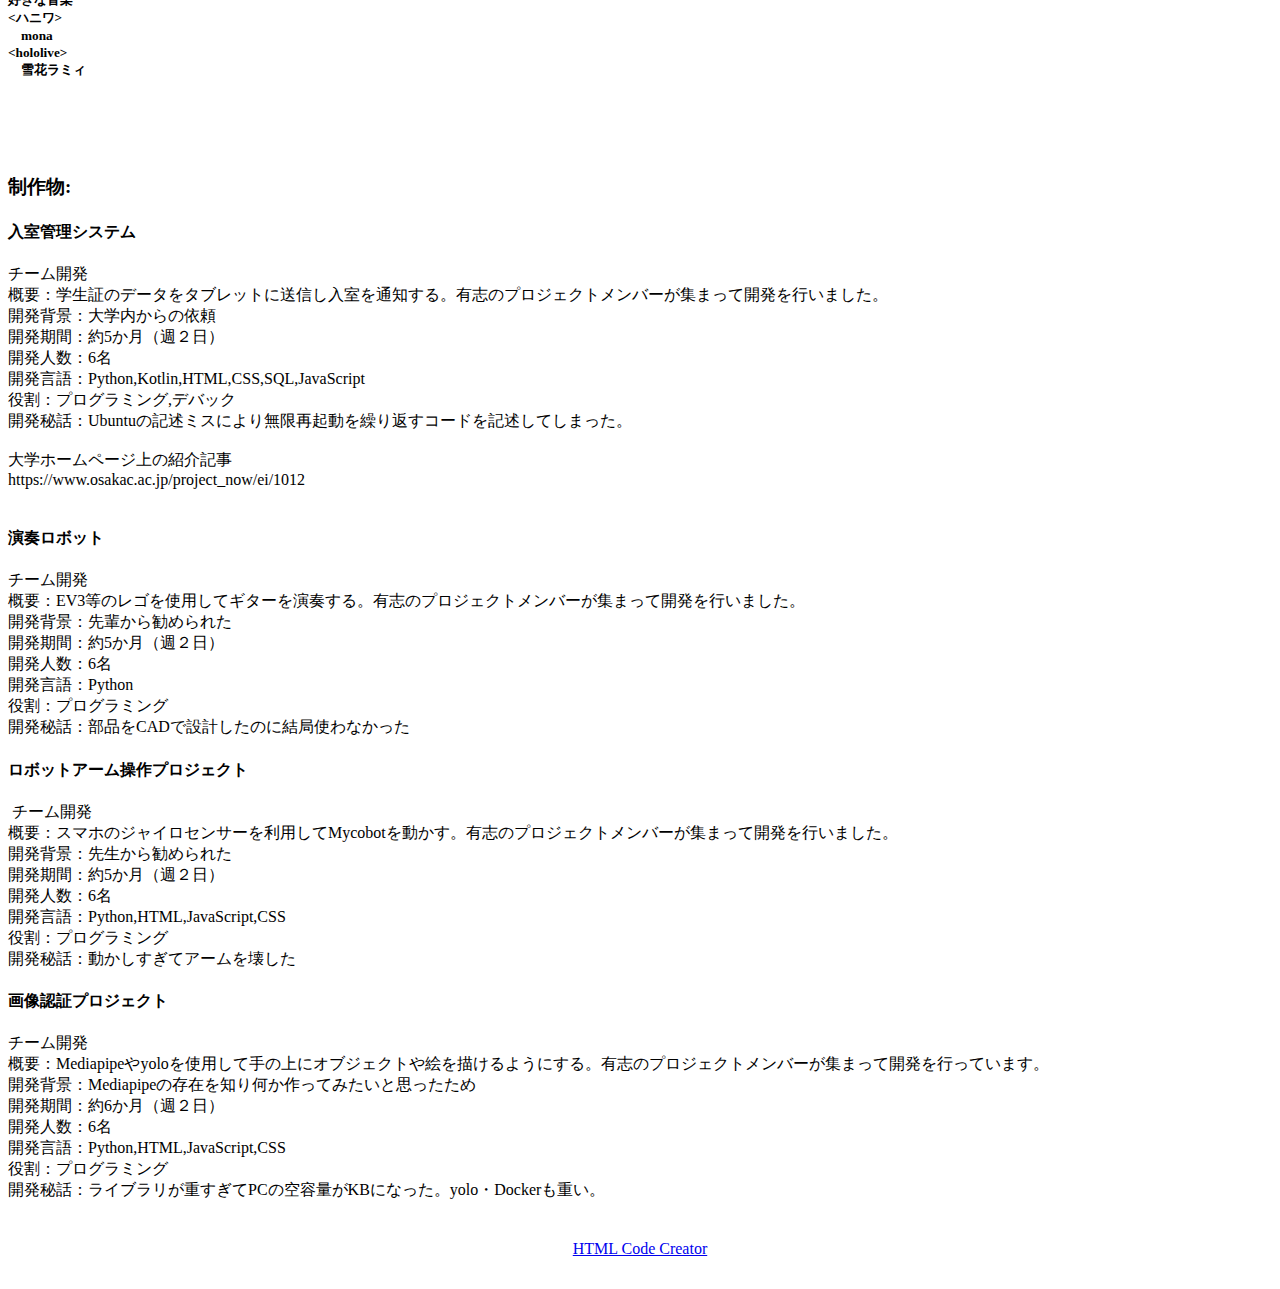
==== commit a5717b6f: "new HP  ADD seisakubutu etc." ====
--- a/page1.html
+++ b/page1.html
@@ -12,6 +12,7 @@
   
   <title>Home</title>
   <link rel="stylesheet" href="assets/web/assets/mobirise-icons2/mobirise2.css">
+  <link rel="stylesheet" href="assets/web/assets/mobirise-icons/mobirise-icons.css">
   <link rel="stylesheet" href="assets/bootstrap/css/bootstrap.min.css">
   <link rel="stylesheet" href="assets/bootstrap/css/bootstrap-grid.min.css">
   <link rel="stylesheet" href="assets/bootstrap/css/bootstrap-reboot.min.css">
@@ -36,7 +37,7 @@
 		<div class="container">
 			<div class="navbar-brand">
 				<span class="navbar-logo">
-					<a href="https://mobirise.com">
+					<a href="page1.html">
 						<img src="assets/images/y2nt74hi1iczqdb1692598487-1692598515-96x96.png" alt="Mobirise Website Builder" style="height: 3rem;">
 					</a>
 				</span>
@@ -52,7 +53,7 @@
 			</button>
 			<div class="collapse navbar-collapse" id="navbarSupportedContent">
 				<ul class="navbar-nav nav-dropdown nav-right" data-app-modern-menu="true"><li class="nav-item">
-						<a class="nav-link link text-black text-primary display-4" href="index.html#header01-1r">私について</a>
+						<a class="nav-link link text-black text-primary display-4" href="page1.html#features022-1n">私について</a>
 					</li>
 					<li class="nav-item">
 						<a class="nav-link link text-black text-primary display-4" href="index.html#features04-w" aria-expanded="false">ページ準備中</a>
@@ -87,7 +88,7 @@
               <span class="mbr-iconfont mobi-mbri-user-2 mobi-mbri"></span>
             </div>
             <h5 class="card-title mbr-fonts-style display-5">Lamy210由来</h5>
-            <p class="card-text mbr-fonts-style display-7">Vtuberの推しの名前とgithubに登録する時にLamyでは登録できなかったため（笑）</p>
+            <p class="card-text mbr-fonts-style display-7">Lamyは、Vtuberの推しの名前<br>githubに登録する時にLamyでは登録できなかったため数字を追加しました<br></p>
 
             
           </div>
@@ -97,23 +98,11 @@
         <div class="item-wrapper">
           <div class="card-box align-left">
             <div class="iconfont-wrapper">
-              <span class="mbr-iconfont mobi-mbri-change-style mobi-mbri"></span>
+              <span class="mbr-iconfont mobi-mbri-hearth mobi-mbri"></span>
             </div>
             <h5 class="card-title mbr-fonts-style display-5">
               <strong>趣味</strong></h5>
-            <p class="card-text mbr-fonts-style display-7">・Youtube鑑賞<br>よく雪花ラミィちゅんを見ています。<br><br>・プログラミング<br>作りたいものが多すぎて手が回ってない状況です笑<br>楽しいです。<br></p>
-
-            
-          </div>
-        </div>
-      </div><div class="item features-without-image col-12 col-md-6 col-lg-6 item-mb">
-        <div class="item-wrapper">
-          <div class="card-box align-left">
-            <div class="iconfont-wrapper">
-              <span class="mbr-iconfont mobi-mbri-change-style mobi-mbri"></span>
-            </div>
-            <h5 class="card-title mbr-fonts-style display-5">状況</h5>
-            <p class="card-text mbr-fonts-style display-7">大阪電気通信大学に通う<br>就活生です。<br><br></p>
+            <p class="card-text mbr-fonts-style display-7">・Youtube鑑賞<br>よく雪花ラミィちゃんを見ています。<br><br>・プログラミング<br>作りたいものが多すぎて手が回ってない状況です笑<br><br>楽しいです。<br></p>
 
             
           </div>
@@ -126,30 +115,145 @@
             <div class="iconfont-wrapper">
               <span class="mbr-iconfont mobi-mbri-change-style mobi-mbri"></span>
             </div>
+            <h5 class="card-title mbr-fonts-style display-5"><strong>出身地</strong></h5>
+            <p class="card-text mbr-fonts-style display-7">兵庫県<br>JRが2両編成くらいで1時間に一本とかそんな感じです。<br>実家は、田んぼに囲まれています。</p>
+
+            
+          </div>
+        </div>
+      </div><div class="item features-without-image col-12 col-md-6 col-lg-6 item-mb">
+        <div class="item-wrapper">
+          <div class="card-box align-left">
+            <div class="iconfont-wrapper">
+              <span class="mbr-iconfont mobi-mbri-change-style mobi-mbri"></span>
+            </div>
             <h5 class="card-title mbr-fonts-style display-5"><strong>プログラミング</strong></h5>
-            <p class="card-text mbr-fonts-style display-7">使用言語<br>C++<br>C#<br>Java<br>JavaScript<br>HTML<br>CSS<br>Python<br>SQlite<br>他にも使ったりしてるけどとりまこんな感じです。</p>
-
-            
-          </div>
-        </div>
-      </div>
-      <div class="item features-without-image col-12 col-md-6 col-lg-6 item-mb">
-        <div class="item-wrapper">
-          <div class="card-box align-left">
-            <div class="iconfont-wrapper">
-              <span class="mbr-iconfont mobi-mbri-change-style mobi-mbri"></span>
-            </div>
-            <h5 class="card-title mbr-fonts-style display-5"><strong>出身地</strong></h5>
-            <p class="card-text mbr-fonts-style display-7">兵庫県<br>JRが2両編成くらいで<br>実家は、田んぼに囲まれています。つまりのどかな所ですね</p>
-
-            
-          </div>
-        </div>
-      </div>
+            <p class="card-text mbr-fonts-style display-7">使用言語<br>C++<br>C#<br>Java<br>JavaScript<br>HTML<br>CSS<br>Python<br>SQlite<br>他にもPHPとか使ったりしてるけどとりまこんな感じです。</p>
+
+            
+          </div>
+        </div>
+      </div><div class="item features-without-image col-12 col-md-6 col-lg-6 item-mb">
+        <div class="item-wrapper">
+          <div class="card-box align-left">
+            <div class="iconfont-wrapper">
+              <span class="mbr-iconfont mbri-laptop"></span>
+            </div>
+            <h5 class="card-title mbr-fonts-style display-5">開発PC<br><br></h5>
+            <p class="card-text mbr-fonts-style display-7">ノートパソコン<br>Windows10<br>CPU:i5-10210U<br>メモリ8GB<br><br>デスクトップ<br>Windows11<br>CPU:i9-12900<br>GPU:RTX3070ti<br>メモリ:32GB<br><br><br><br></p>
+
+            
+          </div>
+        </div>
+      </div><div class="item features-without-image col-12 col-md-6 col-lg-6 item-mb">
+        <div class="item-wrapper">
+          <div class="card-box align-left">
+            <div class="iconfont-wrapper">
+              <span class="mbr-iconfont mobi-mbri-change-style mobi-mbri"></span>
+            </div>
+            <h5 class="card-title mbr-fonts-style display-5">状況</h5>
+            <p class="card-text mbr-fonts-style display-7">大阪電気通信大学<br>情報通信工学部情報工学科<br>関学のインカレTechUniにも参加してます。<br>就活生です。<br><br><br></p>
+
+            
+          </div>
+        </div>
+      </div><div class="item features-without-image col-12 col-md-6 col-lg-6 item-mb">
+        <div class="item-wrapper">
+          <div class="card-box align-left">
+            <div class="iconfont-wrapper">
+              <span class="mbr-iconfont mobi-mbri-change-style mobi-mbri"></span>
+            </div>
+            <h5 class="card-title mbr-fonts-style display-5">資格</h5>
+            <p class="card-text mbr-fonts-style display-7">ITパスポート<br>普通自動車運転免許(AT)<br><br><br></p>
+
+            
+          </div>
+        </div>
+      </div><div class="item features-without-image col-12 col-md-6 col-lg-6 item-mb">
+        <div class="item-wrapper">
+          <div class="card-box align-left">
+            <div class="iconfont-wrapper">
+              <span class="mbr-iconfont mobi-mbri-change-style mobi-mbri"></span>
+            </div>
+            <h5 class="card-title mbr-fonts-style display-5">好きな音楽<br>&lt;ハニワ&gt;<br>　mona<br>&lt;hololive&gt;<br>　雪花ラミィ</h5>
+            <p class="card-text mbr-fonts-style display-7"><br><br><br></p>
+
+            
+          </div>
+        </div>
+      </div>
+      
       
     </div>
   </div>
-</section><section class="display-7" style="padding: 0;align-items: center;justify-content: center;flex-wrap: wrap;    align-content: center;display: flex;position: relative;height: 4rem;"><a href="https://mobiri.se/3069301" style="flex: 1 1;height: 4rem;position: absolute;width: 100%;z-index: 1;"><img alt="" style="height: 4rem;" src="[data-uri]"></a><p style="margin: 0;text-align: center;" class="display-7">&#8204;</p><a style="z-index:1" href="https://mobirise.com/builder/landing-page-software.html">Landing Page Software</a></section><script src="assets/bootstrap/js/bootstrap.bundle.min.js"></script>  <script src="assets/parallax/jarallax.js"></script>  <script src="assets/smoothscroll/smooth-scroll.js"></script>  <script src="assets/ytplayer/index.js"></script>  <script src="assets/masonry/masonry.pkgd.min.js"></script>  <script src="assets/imagesloaded/imagesloaded.pkgd.min.js"></script>  <script src="assets/dropdown/js/navbar-dropdown.js"></script>  <script src="assets/theme/js/script.js"></script>  
+</section>
+
+<section data-bs-version="5.1" class="article07 cid-tUeykuBaZs mbr-parallax-background" id="article07-1s">
+  
+
+  
+  <div class="mbr-overlay" style="opacity: 0.3; background-color: rgb(255, 255, 255);"></div>
+  <div class="container">
+    <div class="row justify-content-center">
+      <div class="card col-md-12 col-lg-10">
+        <div class="card-wrapper">
+          <h3 class="card-title mbr-fonts-style mbr-white mt-3 mb-4 display-2"><strong>制作物:</strong>
+          </h3>
+          <div class="row card-box align-left">
+            <div class="item features-without-image col-12">
+              <div class="item-wrapper">
+                <h4 class="mbr-section-subtitle mbr-fonts-style mb-3 display-5"><strong>入室管理システム</strong></h4>
+                <p class="mbr-text mbr-fonts-style display-7">チーム開発<br>概要：学生証のデータをタブレットに送信し入室を通知する。有志のプロジェクトメンバーが集まって開発を行いました。
+<br>開発背景：大学内からの依頼
+<br>開発期間：約5か月（週２日）
+<br>開発人数：6名
+<br>開発言語：Python,Kotlin,HTML,CSS,SQL,JavaScript
+<br>役割：プログラミング,デバック
+<br>開発秘話：Ubuntuの記述ミスにより無限再起動を繰り返すコードを記述してしまった。<br><br>大学ホームページ上の紹介記事<br>https://www.osakac.ac.jp/project_now/ei/1012<br>&nbsp;</p>
+              </div>
+            </div>
+            <div class="item features-without-image col-12">
+              <div class="item-wrapper">
+                <h4 class="mbr-section-subtitle mbr-fonts-style mb-3 display-5"><strong>演奏ロボット</strong></h4>
+                <p class="mbr-text mbr-fonts-style display-7">チーム開発<br>概要：EV3等のレゴを使用してギターを演奏する。有志のプロジェクトメンバーが集まって開発を行いました。
+<br>開発背景：先輩から勧められた
+<br>開発期間：約5か月（週２日）
+<br>開発人数：6名
+<br>開発言語：Python
+<br>役割：プログラミング
+<br>開発秘話：部品をCADで設計したのに結局使わなかった&nbsp;</p>
+              </div>
+            </div>
+            <div class="item features-without-image col-12">
+              <div class="item-wrapper">
+                <h4 class="mbr-section-subtitle mbr-fonts-style mb-3 display-5"><strong>ロボットアーム操作プロジェクト</strong></h4>
+                <p class="mbr-text mbr-fonts-style display-7">&nbsp;チーム開発<br>概要：スマホのジャイロセンサーを利用してMycobotを動かす。有志のプロジェクトメンバーが集まって開発を行いました。
+<br>開発背景：先生から勧められた
+<br>開発期間：約5か月（週２日）
+<br>開発人数：6名
+<br>開発言語：Python,HTML,JavaScript,CSS
+<br>役割：プログラミング
+<br>開発秘話：動かしすぎてアームを壊した&nbsp;</p>
+              </div>
+            </div>
+            <div class="item features-without-image col-12">
+              <div class="item-wrapper">
+                <h4 class="mbr-section-subtitle mbr-fonts-style mb-3 display-5"><strong>画像認証プロジェクト</strong></h4>
+                <p class="mbr-text mbr-fonts-style display-7">チーム開発<br>概要：Mediapipeやyoloを使用して手の上にオブジェクトや絵を描けるようにする。有志のプロジェクトメンバーが集まって開発を行っています。
+<br>開発背景：Mediapipeの存在を知り何か作ってみたいと思ったため
+<br>開発期間：約6か月（週２日）<br>開発人数：6名
+<br>開発言語：Python,HTML,JavaScript,CSS
+<br>役割：プログラミング
+<br>開発秘話：ライブラリが重すぎてPCの空容量がKBになった。yolo・Dockerも重い。</p>
+              </div>
+            </div>
+          </div>
+          
+        </div>
+      </div>
+    </div>
+  </div>
+</section><section class="display-7" style="padding: 0;align-items: center;justify-content: center;flex-wrap: wrap;    align-content: center;display: flex;position: relative;height: 4rem;"><a href="https://mobiri.se/3069301" style="flex: 1 1;height: 4rem;position: absolute;width: 100%;z-index: 1;"><img alt="" style="height: 4rem;" src="[data-uri]"></a><p style="margin: 0;text-align: center;" class="display-7">&#8204;</p><a style="z-index:1" href="https://mobirise.com/builder/html-code-generator.html">HTML Code Creator</a></section><script src="assets/bootstrap/js/bootstrap.bundle.min.js"></script>  <script src="assets/parallax/jarallax.js"></script>  <script src="assets/smoothscroll/smooth-scroll.js"></script>  <script src="assets/ytplayer/index.js"></script>  <script src="assets/dropdown/js/navbar-dropdown.js"></script>  <script src="assets/masonry/masonry.pkgd.min.js"></script>  <script src="assets/imagesloaded/imagesloaded.pkgd.min.js"></script>  <script src="assets/theme/js/script.js"></script>  
   
   
   <input name="animation" type="hidden">
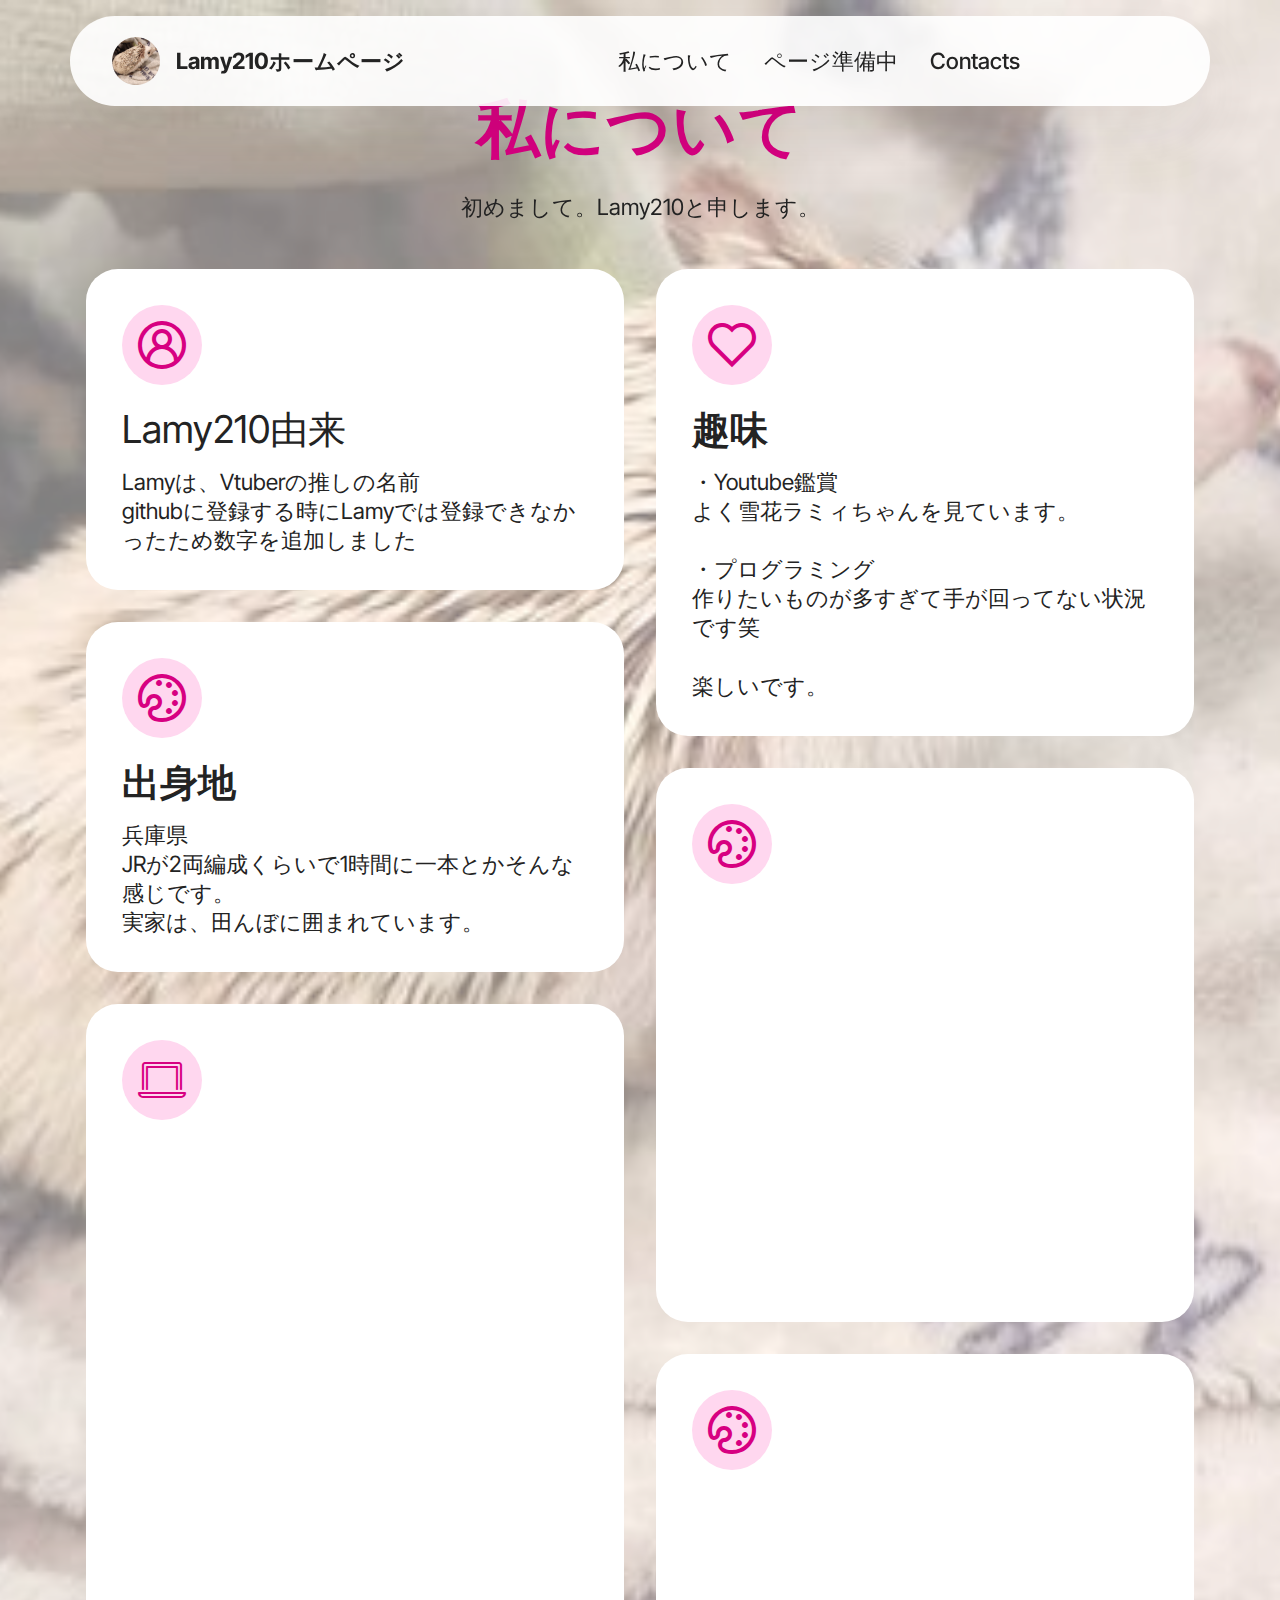
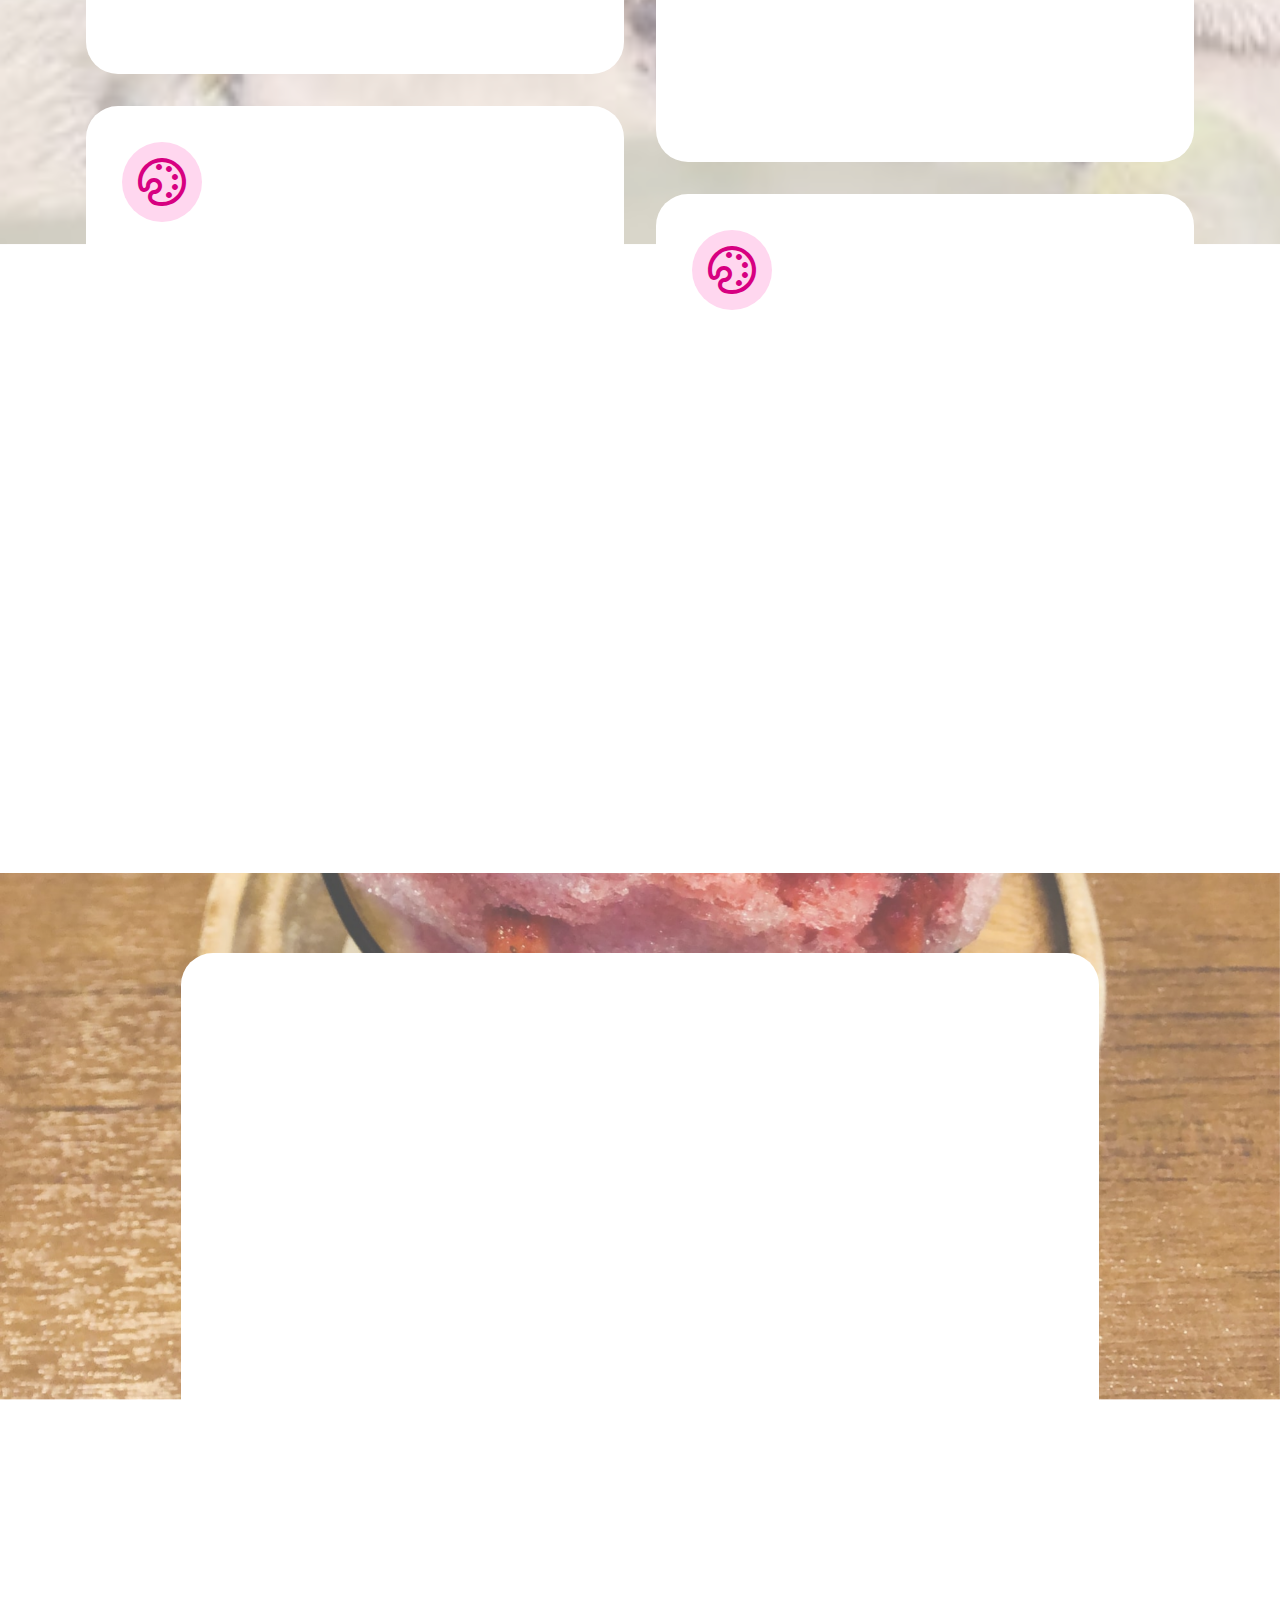
==== commit 209a72ce: "new HP  ADD seisakubutu etc." ====
--- a/page1.html
+++ b/page1.html
@@ -253,7 +253,7 @@
       </div>
     </div>
   </div>
-</section><section class="display-7" style="padding: 0;align-items: center;justify-content: center;flex-wrap: wrap;    align-content: center;display: flex;position: relative;height: 4rem;"><a href="https://mobiri.se/3069301" style="flex: 1 1;height: 4rem;position: absolute;width: 100%;z-index: 1;"><img alt="" style="height: 4rem;" src="[data-uri]"></a><p style="margin: 0;text-align: center;" class="display-7">&#8204;</p><a style="z-index:1" href="https://mobirise.com/builder/html-code-generator.html">HTML Code Creator</a></section><script src="assets/bootstrap/js/bootstrap.bundle.min.js"></script>  <script src="assets/parallax/jarallax.js"></script>  <script src="assets/smoothscroll/smooth-scroll.js"></script>  <script src="assets/ytplayer/index.js"></script>  <script src="assets/dropdown/js/navbar-dropdown.js"></script>  <script src="assets/masonry/masonry.pkgd.min.js"></script>  <script src="assets/imagesloaded/imagesloaded.pkgd.min.js"></script>  <script src="assets/theme/js/script.js"></script>  
+</section><section class="display-7" style="padding: 0;align-items: center;justify-content: center;flex-wrap: wrap;    align-content: center;display: flex;position: relative;height: 4rem;"><a href="https://mobiri.se/3069301" style="flex: 1 1;height: 4rem;position: absolute;width: 100%;z-index: 1;"><img alt="" style="height: 4rem;" src="[data-uri]"></a><p style="margin: 0;text-align: center;" class="display-7">&#8204;</p><a style="z-index:1" href="https://mobirise.com/builder/easiest-website-builder.html">Easiest Website Builder</a></section><script src="assets/bootstrap/js/bootstrap.bundle.min.js"></script>  <script src="assets/parallax/jarallax.js"></script>  <script src="assets/smoothscroll/smooth-scroll.js"></script>  <script src="assets/ytplayer/index.js"></script>  <script src="assets/dropdown/js/navbar-dropdown.js"></script>  <script src="assets/masonry/masonry.pkgd.min.js"></script>  <script src="assets/imagesloaded/imagesloaded.pkgd.min.js"></script>  <script src="assets/theme/js/script.js"></script>  
   
   
   <input name="animation" type="hidden">
--- a/assets/web/assets/mobirise-icons2/mobirise2.css
+++ b/assets/web/assets/mobirise-icons2/mobirise2.css
@@ -0,0 +1,498 @@
+@font-face {
+  font-family: 'Moririse2';
+  font-display: swap;
+  src:  url('mobirise2.eot?f2bix4');
+  src:  url('mobirise2.eot?f2bix4#iefix') format('embedded-opentype'),
+    url('mobirise2.ttf?f2bix4') format('truetype'),
+    url('mobirise2.woff?f2bix4') format('woff'),
+    url('mobirise2.svg?f2bix4#mobirise2') format('svg');
+  font-weight: normal;
+  font-style: normal;
+}
+
+[class^="mobi-"], [class*=" mobi-"] {
+  /* use !important to prevent issues with browser extensions that change fonts */
+  font-family: 'Moririse2' !important;
+  speak: none;
+  font-style: normal;
+  font-weight: normal;
+  font-variant: normal;
+  text-transform: none;
+  line-height: 1;
+
+  /* Better Font Rendering =========== */
+  -webkit-font-smoothing: antialiased;
+  -moz-osx-font-smoothing: grayscale;
+}
+
+.mobi-mbri-add-submenu:before {
+  content: "\e900";
+}
+.mobi-mbri-alert:before {
+  content: "\e901";
+}
+.mobi-mbri-align-center:before {
+  content: "\e902";
+}
+.mobi-mbri-align-justify:before {
+  content: "\e903";
+}
+.mobi-mbri-align-left:before {
+  content: "\e904";
+}
+.mobi-mbri-align-right:before {
+  content: "\e905";
+}
+.mobi-mbri-android:before {
+  content: "\e906";
+}
+.mobi-mbri-apple:before {
+  content: "\e907";
+}
+.mobi-mbri-arrow-down:before {
+  content: "\e908";
+}
+.mobi-mbri-arrow-next:before {
+  content: "\e909";
+}
+.mobi-mbri-arrow-prev:before {
+  content: "\e90a";
+}
+.mobi-mbri-arrow-up:before {
+  content: "\e90b";
+}
+.mobi-mbri-bold:before {
+  content: "\e90c";
+}
+.mobi-mbri-bookmark:before {
+  content: "\e90d";
+}
+.mobi-mbri-bootstrap:before {
+  content: "\e90e";
+}
+.mobi-mbri-briefcase:before {
+  content: "\e90f";
+}
+.mobi-mbri-browse:before {
+  content: "\e910";
+}
+.mobi-mbri-bulleted-list:before {
+  content: "\e911";
+}
+.mobi-mbri-calendar:before {
+  content: "\e912";
+}
+.mobi-mbri-camera:before {
+  content: "\e913";
+}
+.mobi-mbri-cart-add:before {
+  content: "\e914";
+}
+.mobi-mbri-cart-full:before {
+  content: "\e915";
+}
+.mobi-mbri-cash:before {
+  content: "\e916";
+}
+.mobi-mbri-change-style:before {
+  content: "\e917";
+}
+.mobi-mbri-chat:before {
+  content: "\e918";
+}
+.mobi-mbri-clock:before {
+  content: "\e919";
+}
+.mobi-mbri-close:before {
+  content: "\e91a";
+}
+.mobi-mbri-cloud:before {
+  content: "\e91b";
+}
+.mobi-mbri-code:before {
+  content: "\e91c";
+}
+.mobi-mbri-contact-form:before {
+  content: "\e91d";
+}
+.mobi-mbri-credit-card:before {
+  content: "\e91e";
+}
+.mobi-mbri-cursor-click:before {
+  content: "\e91f";
+}
+.mobi-mbri-cust-feedback:before {
+  content: "\e920";
+}
+.mobi-mbri-database:before {
+  content: "\e921";
+}
+.mobi-mbri-delivery:before {
+  content: "\e922";
+}
+.mobi-mbri-desktop:before {
+  content: "\e923";
+}
+.mobi-mbri-devices:before {
+  content: "\e924";
+}
+.mobi-mbri-down:before {
+  content: "\e925";
+}
+.mobi-mbri-download-2:before {
+  content: "\e926";
+}
+.mobi-mbri-download:before {
+  content: "\e927";
+}
+.mobi-mbri-drag-n-drop-2:before {
+  content: "\e928";
+}
+.mobi-mbri-drag-n-drop:before {
+  content: "\e929";
+}
+.mobi-mbri-edit-2:before {
+  content: "\e92a";
+}
+.mobi-mbri-edit:before {
+  content: "\e92b";
+}
+.mobi-mbri-error:before {
+  content: "\e92c";
+}
+.mobi-mbri-extension:before {
+  content: "\e92d";
+}
+.mobi-mbri-features:before {
+  content: "\e92e";
+}
+.mobi-mbri-file:before {
+  content: "\e92f";
+}
+.mobi-mbri-flag:before {
+  content: "\e930";
+}
+.mobi-mbri-folder:before {
+  content: "\e931";
+}
+.mobi-mbri-gift:before {
+  content: "\e932";
+}
+.mobi-mbri-github:before {
+  content: "\e933";
+}
+.mobi-mbri-globe-2:before {
+  content: "\e934";
+}
+.mobi-mbri-globe:before {
+  content: "\e935";
+}
+.mobi-mbri-growing-chart:before {
+  content: "\e936";
+}
+.mobi-mbri-hearth:before {
+  content: "\e937";
+}
+.mobi-mbri-help:before {
+  content: "\e938";
+}
+.mobi-mbri-home:before {
+  content: "\e939";
+}
+.mobi-mbri-hot-cup:before {
+  content: "\e93a";
+}
+.mobi-mbri-idea:before {
+  content: "\e93b";
+}
+.mobi-mbri-image-gallery:before {
+  content: "\e93c";
+}
+.mobi-mbri-image-slider:before {
+  content: "\e93d";
+}
+.mobi-mbri-info:before {
+  content: "\e93e";
+}
+.mobi-mbri-italic:before {
+  content: "\e93f";
+}
+.mobi-mbri-key:before {
+  content: "\e940";
+}
+.mobi-mbri-laptop:before {
+  content: "\e941";
+}
+.mobi-mbri-layers:before {
+  content: "\e942";
+}
+.mobi-mbri-left-right:before {
+  content: "\e943";
+}
+.mobi-mbri-left:before {
+  content: "\e944";
+}
+.mobi-mbri-letter:before {
+  content: "\e945";
+}
+.mobi-mbri-like:before {
+  content: "\e946";
+}
+.mobi-mbri-link:before {
+  content: "\e947";
+}
+.mobi-mbri-lock:before {
+  content: "\e948";
+}
+.mobi-mbri-login:before {
+  content: "\e949";
+}
+.mobi-mbri-logout:before {
+  content: "\e94a";
+}
+.mobi-mbri-magic-stick:before {
+  content: "\e94b";
+}
+.mobi-mbri-map-pin:before {
+  content: "\e94c";
+}
+.mobi-mbri-menu:before {
+  content: "\e94d";
+}
+.mobi-mbri-mobile-2:before {
+  content: "\e94e";
+}
+.mobi-mbri-mobile-horizontal:before {
+  content: "\e94f";
+}
+.mobi-mbri-mobile:before {
+  content: "\e950";
+}
+.mobi-mbri-mobirise:before {
+  content: "\e951";
+}
+.mobi-mbri-more-horizontal:before {
+  content: "\e952";
+}
+.mobi-mbri-more-vertical:before {
+  content: "\e953";
+}
+.mobi-mbri-music:before {
+  content: "\e954";
+}
+.mobi-mbri-new-file:before {
+  content: "\e955";
+}
+.mobi-mbri-numbered-list:before {
+  content: "\e956";
+}
+.mobi-mbri-opened-folder:before {
+  content: "\e957";
+}
+.mobi-mbri-pages:before {
+  content: "\e958";
+}
+.mobi-mbri-paper-plane:before {
+  content: "\e959";
+}
+.mobi-mbri-paperclip:before {
+  content: "\e95a";
+}
+.mobi-mbri-phone:before {
+  content: "\e95b";
+}
+.mobi-mbri-photo:before {
+  content: "\e95c";
+}
+.mobi-mbri-photos:before {
+  content: "\e95d";
+}
+.mobi-mbri-pin:before {
+  content: "\e95e";
+}
+.mobi-mbri-play:before {
+  content: "\e95f";
+}
+.mobi-mbri-plus:before {
+  content: "\e960";
+}
+.mobi-mbri-preview:before {
+  content: "\e961";
+}
+.mobi-mbri-print:before {
+  content: "\e962";
+}
+.mobi-mbri-protect:before {
+  content: "\e963";
+}
+.mobi-mbri-question:before {
+  content: "\e964";
+}
+.mobi-mbri-quote-left:before {
+  content: "\e965";
+}
+.mobi-mbri-quote-right:before {
+  content: "\e966";
+}
+.mobi-mbri-redo:before {
+  content: "\e967";
+}
+.mobi-mbri-refresh:before {
+  content: "\e968";
+}
+.mobi-mbri-responsive-2:before {
+  content: "\e969";
+}
+.mobi-mbri-responsive:before {
+  content: "\e96a";
+}
+.mobi-mbri-right:before {
+  content: "\e96b";
+}
+.mobi-mbri-rocket:before {
+  content: "\e96c";
+}
+.mobi-mbri-sad-face:before {
+  content: "\e96d";
+}
+.mobi-mbri-sale:before {
+  content: "\e96e";
+}
+.mobi-mbri-save:before {
+  content: "\e96f";
+}
+.mobi-mbri-search:before {
+  content: "\e970";
+}
+.mobi-mbri-setting-2:before {
+  content: "\e971";
+}
+.mobi-mbri-setting-3:before {
+  content: "\e972";
+}
+.mobi-mbri-setting:before {
+  content: "\e973";
+}
+.mobi-mbri-share:before {
+  content: "\e974";
+}
+.mobi-mbri-shopping-bag:before {
+  content: "\e975";
+}
+.mobi-mbri-shopping-basket:before {
+  content: "\e976";
+}
+.mobi-mbri-shopping-cart:before {
+  content: "\e977";
+}
+.mobi-mbri-sites:before {
+  content: "\e978";
+}
+.mobi-mbri-smile-face:before {
+  content: "\e979";
+}
+.mobi-mbri-speed:before {
+  content: "\e97a";
+}
+.mobi-mbri-star:before {
+  content: "\e97b";
+}
+.mobi-mbri-success:before {
+  content: "\e97c";
+}
+.mobi-mbri-sun:before {
+  content: "\e97d";
+}
+.mobi-mbri-sun2:before {
+  content: "\e97e";
+}
+.mobi-mbri-tablet-vertical:before {
+  content: "\e97f";
+}
+.mobi-mbri-tablet:before {
+  content: "\e980";
+}
+.mobi-mbri-target:before {
+  content: "\e981";
+}
+.mobi-mbri-timer:before {
+  content: "\e982";
+}
+.mobi-mbri-to-ftp:before {
+  content: "\e983";
+}
+.mobi-mbri-to-local-drive:before {
+  content: "\e984";
+}
+.mobi-mbri-touch-swipe:before {
+  content: "\e985";
+}
+.mobi-mbri-touch:before {
+  content: "\e986";
+}
+.mobi-mbri-trash:before {
+  content: "\e987";
+}
+.mobi-mbri-underline:before {
+  content: "\e988";
+}
+.mobi-mbri-undo:before {
+  content: "\e989";
+}
+.mobi-mbri-unlink:before {
+  content: "\e98a";
+}
+.mobi-mbri-unlock:before {
+  content: "\e98b";
+}
+.mobi-mbri-up-down:before {
+  content: "\e98c";
+}
+.mobi-mbri-up:before {
+  content: "\e98d";
+}
+.mobi-mbri-update:before {
+  content: "\e98e";
+}
+.mobi-mbri-upload-2:before {
+  content: "\e98f";
+}
+.mobi-mbri-upload:before {
+  content: "\e990";
+}
+.mobi-mbri-user-2:before {
+  content: "\e991";
+}
+.mobi-mbri-user:before {
+  content: "\e992";
+}
+.mobi-mbri-users:before {
+  content: "\e993";
+}
+.mobi-mbri-video-play:before {
+  content: "\e994";
+}
+.mobi-mbri-video:before {
+  content: "\e995";
+}
+.mobi-mbri-watch:before {
+  content: "\e996";
+}
+.mobi-mbri-website-theme-2:before {
+  content: "\e997";
+}
+.mobi-mbri-website-theme:before {
+  content: "\e998";
+}
+.mobi-mbri-wifi:before {
+  content: "\e999";
+}
+.mobi-mbri-windows:before {
+  content: "\e99a";
+}
+.mobi-mbri-zoom-in:before {
+  content: "\e99b";
+}
+.mobi-mbri-zoom-out:before {
+  content: "\e99c";
+}
--- a/assets/web/assets/mobirise-icons/mobirise-icons.css
+++ b/assets/web/assets/mobirise-icons/mobirise-icons.css
@@ -0,0 +1,477 @@
+@font-face {
+  font-family: 'MobiriseIcons';
+  src:  url('mobirise-icons.eot?spat4u');
+  src:  url('mobirise-icons.eot?spat4u#iefix') format('embedded-opentype'),
+    url('mobirise-icons.ttf?spat4u') format('truetype'),
+    url('mobirise-icons.woff?spat4u') format('woff'),
+    url('mobirise-icons.svg?spat4u#MobiriseIcons') format('svg');
+  font-weight: normal;
+  font-style: normal;
+  font-display: swap;
+}
+
+[class^="mbri-"], [class*=" mbri-"] {
+  /* use !important to prevent issues with browser extensions that change fonts */
+  font-family: MobiriseIcons !important;
+  speak: none;
+  font-style: normal;
+  font-weight: normal;
+  font-variant: normal;
+  text-transform: none;
+  line-height: 1;
+
+  /* Better Font Rendering =========== */
+  -webkit-font-smoothing: antialiased;
+  -moz-osx-font-smoothing: grayscale;
+}
+
+.mbri-add-submenu:before {
+  content: "\e900";
+}
+.mbri-alert:before {
+  content: "\e901";
+}
+.mbri-align-center:before {
+  content: "\e902";
+}
+.mbri-align-justify:before {
+  content: "\e903";
+}
+.mbri-align-left:before {
+  content: "\e904";
+}
+.mbri-align-right:before {
+  content: "\e905";
+}
+.mbri-android:before {
+  content: "\e906";
+}
+.mbri-apple:before {
+  content: "\e907";
+}
+.mbri-arrow-down:before {
+  content: "\e908";
+}
+.mbri-arrow-next:before {
+  content: "\e909";
+}
+.mbri-arrow-prev:before {
+  content: "\e90a";
+}
+.mbri-arrow-up:before {
+  content: "\e90b";
+}
+.mbri-bold:before {
+  content: "\e90c";
+}
+.mbri-bookmark:before {
+  content: "\e90d";
+}
+.mbri-bootstrap:before {
+  content: "\e90e";
+}
+.mbri-briefcase:before {
+  content: "\e90f";
+}
+.mbri-browse:before {
+  content: "\e910";
+}
+.mbri-bulleted-list:before {
+  content: "\e911";
+}
+.mbri-calendar:before {
+  content: "\e912";
+}
+.mbri-camera:before {
+  content: "\e913";
+}
+.mbri-cart-add:before {
+  content: "\e914";
+}
+.mbri-cart-full:before {
+  content: "\e915";
+}
+.mbri-cash:before {
+  content: "\e916";
+}
+.mbri-change-style:before {
+  content: "\e917";
+}
+.mbri-chat:before {
+  content: "\e918";
+}
+.mbri-clock:before {
+  content: "\e919";
+}
+.mbri-close:before {
+  content: "\e91a";
+}
+.mbri-cloud:before {
+  content: "\e91b";
+}
+.mbri-code:before {
+  content: "\e91c";
+}
+.mbri-contact-form:before {
+  content: "\e91d";
+}
+.mbri-credit-card:before {
+  content: "\e91e";
+}
+.mbri-cursor-click:before {
+  content: "\e91f";
+}
+.mbri-cust-feedback:before {
+  content: "\e920";
+}
+.mbri-database:before {
+  content: "\e921";
+}
+.mbri-delivery:before {
+  content: "\e922";
+}
+.mbri-desktop:before {
+  content: "\e923";
+}
+.mbri-devices:before {
+  content: "\e924";
+}
+.mbri-down:before {
+  content: "\e925";
+}
+.mbri-download:before {
+  content: "\e989";
+}
+.mbri-drag-n-drop:before {
+  content: "\e927";
+}
+.mbri-drag-n-drop2:before {
+  content: "\e928";
+}
+.mbri-edit:before {
+  content: "\e929";
+}
+.mbri-edit2:before {
+  content: "\e92a";
+}
+.mbri-error:before {
+  content: "\e92b";
+}
+.mbri-extension:before {
+  content: "\e92c";
+}
+.mbri-features:before {
+  content: "\e92d";
+}
+.mbri-file:before {
+  content: "\e92e";
+}
+.mbri-flag:before {
+  content: "\e92f";
+}
+.mbri-folder:before {
+  content: "\e930";
+}
+.mbri-gift:before {
+  content: "\e931";
+}
+.mbri-github:before {
+  content: "\e932";
+}
+.mbri-globe:before {
+  content: "\e933";
+}
+.mbri-globe-2:before {
+  content: "\e934";
+}
+.mbri-growing-chart:before {
+  content: "\e935";
+}
+.mbri-hearth:before {
+  content: "\e936";
+}
+.mbri-help:before {
+  content: "\e937";
+}
+.mbri-home:before {
+  content: "\e938";
+}
+.mbri-hot-cup:before {
+  content: "\e939";
+}
+.mbri-idea:before {
+  content: "\e93a";
+}
+.mbri-image-gallery:before {
+  content: "\e93b";
+}
+.mbri-image-slider:before {
+  content: "\e93c";
+}
+.mbri-info:before {
+  content: "\e93d";
+}
+.mbri-italic:before {
+  content: "\e93e";
+}
+.mbri-key:before {
+  content: "\e93f";
+}
+.mbri-laptop:before {
+  content: "\e940";
+}
+.mbri-layers:before {
+  content: "\e941";
+}
+.mbri-left-right:before {
+  content: "\e942";
+}
+.mbri-left:before {
+  content: "\e943";
+}
+.mbri-letter:before {
+  content: "\e944";
+}
+.mbri-like:before {
+  content: "\e945";
+}
+.mbri-link:before {
+  content: "\e946";
+}
+.mbri-lock:before {
+  content: "\e947";
+}
+.mbri-login:before {
+  content: "\e948";
+}
+.mbri-logout:before {
+  content: "\e949";
+}
+.mbri-magic-stick:before {
+  content: "\e94a";
+}
+.mbri-map-pin:before {
+  content: "\e94b";
+}
+.mbri-menu:before {
+  content: "\e94c";
+}
+.mbri-mobile:before {
+  content: "\e94d";
+}
+.mbri-mobile2:before {
+  content: "\e94e";
+}
+.mbri-mobirise:before {
+  content: "\e94f";
+}
+.mbri-more-horizontal:before {
+  content: "\e950";
+}
+.mbri-more-vertical:before {
+  content: "\e951";
+}
+.mbri-music:before {
+  content: "\e952";
+}
+.mbri-new-file:before {
+  content: "\e953";
+}
+.mbri-numbered-list:before {
+  content: "\e954";
+}
+.mbri-opened-folder:before {
+  content: "\e955";
+}
+.mbri-pages:before {
+  content: "\e956";
+}
+.mbri-paper-plane:before {
+  content: "\e957";
+}
+.mbri-paperclip:before {
+  content: "\e958";
+}
+.mbri-photo:before {
+  content: "\e959";
+}
+.mbri-photos:before {
+  content: "\e95a";
+}
+.mbri-pin:before {
+  content: "\e95b";
+}
+.mbri-play:before {
+  content: "\e95c";
+}
+.mbri-plus:before {
+  content: "\e95d";
+}
+.mbri-preview:before {
+  content: "\e95e";
+}
+.mbri-print:before {
+  content: "\e95f";
+}
+.mbri-protect:before {
+  content: "\e960";
+}
+.mbri-question:before {
+  content: "\e961";
+}
+.mbri-quote-left:before {
+  content: "\e962";
+}
+.mbri-quote-right:before {
+  content: "\e963";
+}
+.mbri-refresh:before {
+  content: "\e964";
+}
+.mbri-responsive:before {
+  content: "\e965";
+}
+.mbri-right:before {
+  content: "\e966";
+}
+.mbri-rocket:before {
+  content: "\e967";
+}
+.mbri-sad-face:before {
+  content: "\e968";
+}
+.mbri-sale:before {
+  content: "\e969";
+}
+.mbri-save:before {
+  content: "\e96a";
+}
+.mbri-search:before {
+  content: "\e96b";
+}
+.mbri-setting:before {
+  content: "\e96c";
+}
+.mbri-setting2:before {
+  content: "\e96d";
+}
+.mbri-setting3:before {
+  content: "\e96e";
+}
+.mbri-share:before {
+  content: "\e96f";
+}
+.mbri-shopping-bag:before {
+  content: "\e970";
+}
+.mbri-shopping-basket:before {
+  content: "\e971";
+}
+.mbri-shopping-cart:before {
+  content: "\e972";
+}
+.mbri-sites:before {
+  content: "\e973";
+}
+.mbri-smile-face:before {
+  content: "\e974";
+}
+.mbri-speed:before {
+  content: "\e975";
+}
+.mbri-star:before {
+  content: "\e976";
+}
+.mbri-success:before {
+  content: "\e977";
+}
+.mbri-sun:before {
+  content: "\e978";
+}
+.mbri-sun2:before {
+  content: "\e979";
+}
+.mbri-tablet:before {
+  content: "\e97a";
+}
+.mbri-tablet-vertical:before {
+  content: "\e97b";
+}
+.mbri-target:before {
+  content: "\e97c";
+}
+.mbri-timer:before {
+  content: "\e97d";
+}
+.mbri-to-ftp:before {
+  content: "\e97e";
+}
+.mbri-to-local-drive:before {
+  content: "\e97f";
+}
+.mbri-touch-swipe:before {
+  content: "\e980";
+}
+.mbri-touch:before {
+  content: "\e981";
+}
+.mbri-trash:before {
+  content: "\e982";
+}
+.mbri-underline:before {
+  content: "\e983";
+}
+.mbri-unlink:before {
+  content: "\e984";
+}
+.mbri-unlock:before {
+  content: "\e985";
+}
+.mbri-up-down:before {
+  content: "\e986";
+}
+.mbri-up:before {
+  content: "\e987";
+}
+.mbri-update:before {
+  content: "\e988";
+}
+.mbri-upload:before {
+ content: "\e926"; 
+}
+.mbri-user:before {
+  content: "\e98a";
+}
+.mbri-user2:before {
+  content: "\e98b";
+}
+.mbri-users:before {
+  content: "\e98c";
+}
+.mbri-video:before {
+  content: "\e98d";
+}
+.mbri-video-play:before {
+  content: "\e98e";
+}
+.mbri-watch:before {
+  content: "\e98f";
+}
+.mbri-website-theme:before {
+  content: "\e990";
+}
+.mbri-wifi:before {
+  content: "\e991";
+}
+.mbri-windows:before {
+  content: "\e992";
+}
+.mbri-zoom-out:before {
+  content: "\e993";
+}
+.mbri-redo:before {
+  content: "\e994";
+}
+.mbri-undo:before {
+  content: "\e995";
+}
--- a/assets/parallax/jarallax.css
+++ b/assets/parallax/jarallax.css
@@ -0,0 +1,15 @@
+.jarallax {
+    position: relative;
+    z-index: 0;
+}
+.jarallax > .jarallax-img {
+    position: absolute;
+    object-fit: cover;
+    /* support for plugin https://github.com/bfred-it/object-fit-images */
+    font-family: 'object-fit: cover;';
+    top: 0;
+    left: 0;
+    width: 100%;
+    height: 100%;
+    z-index: -1;
+}